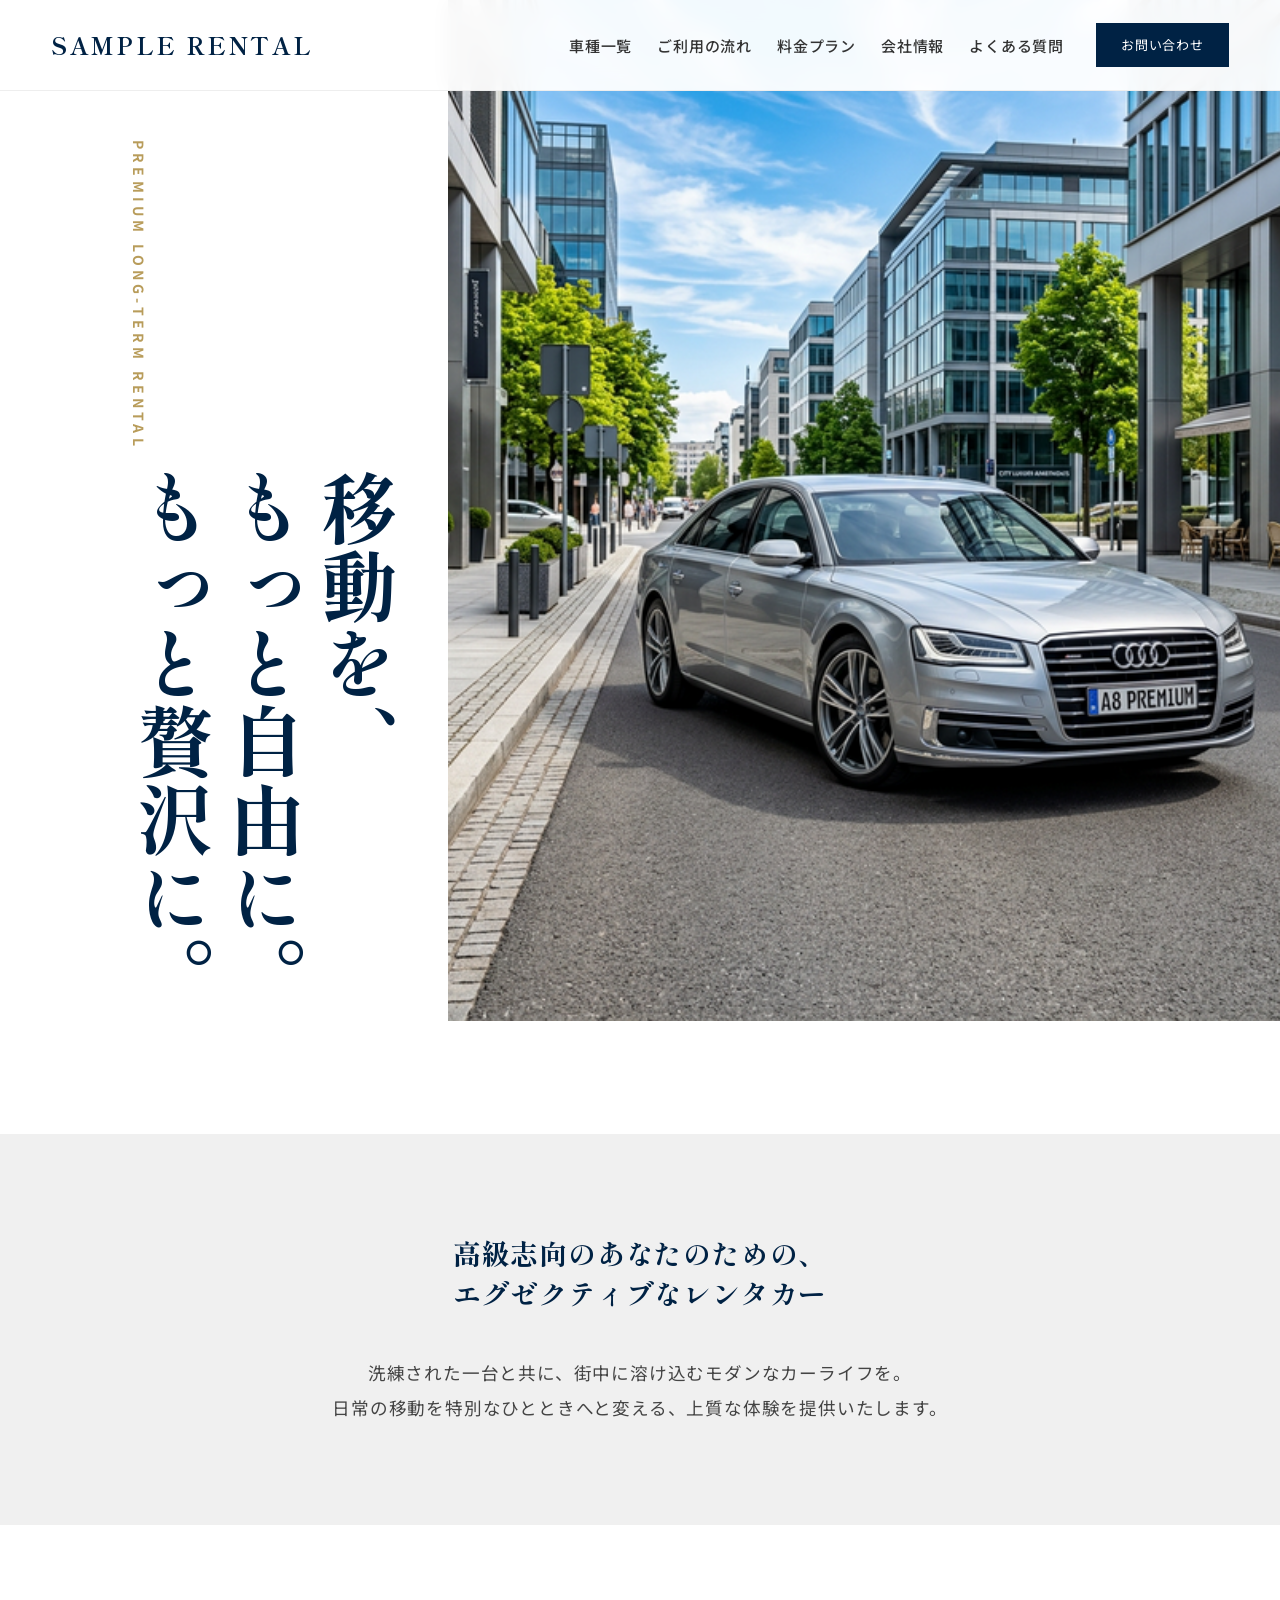
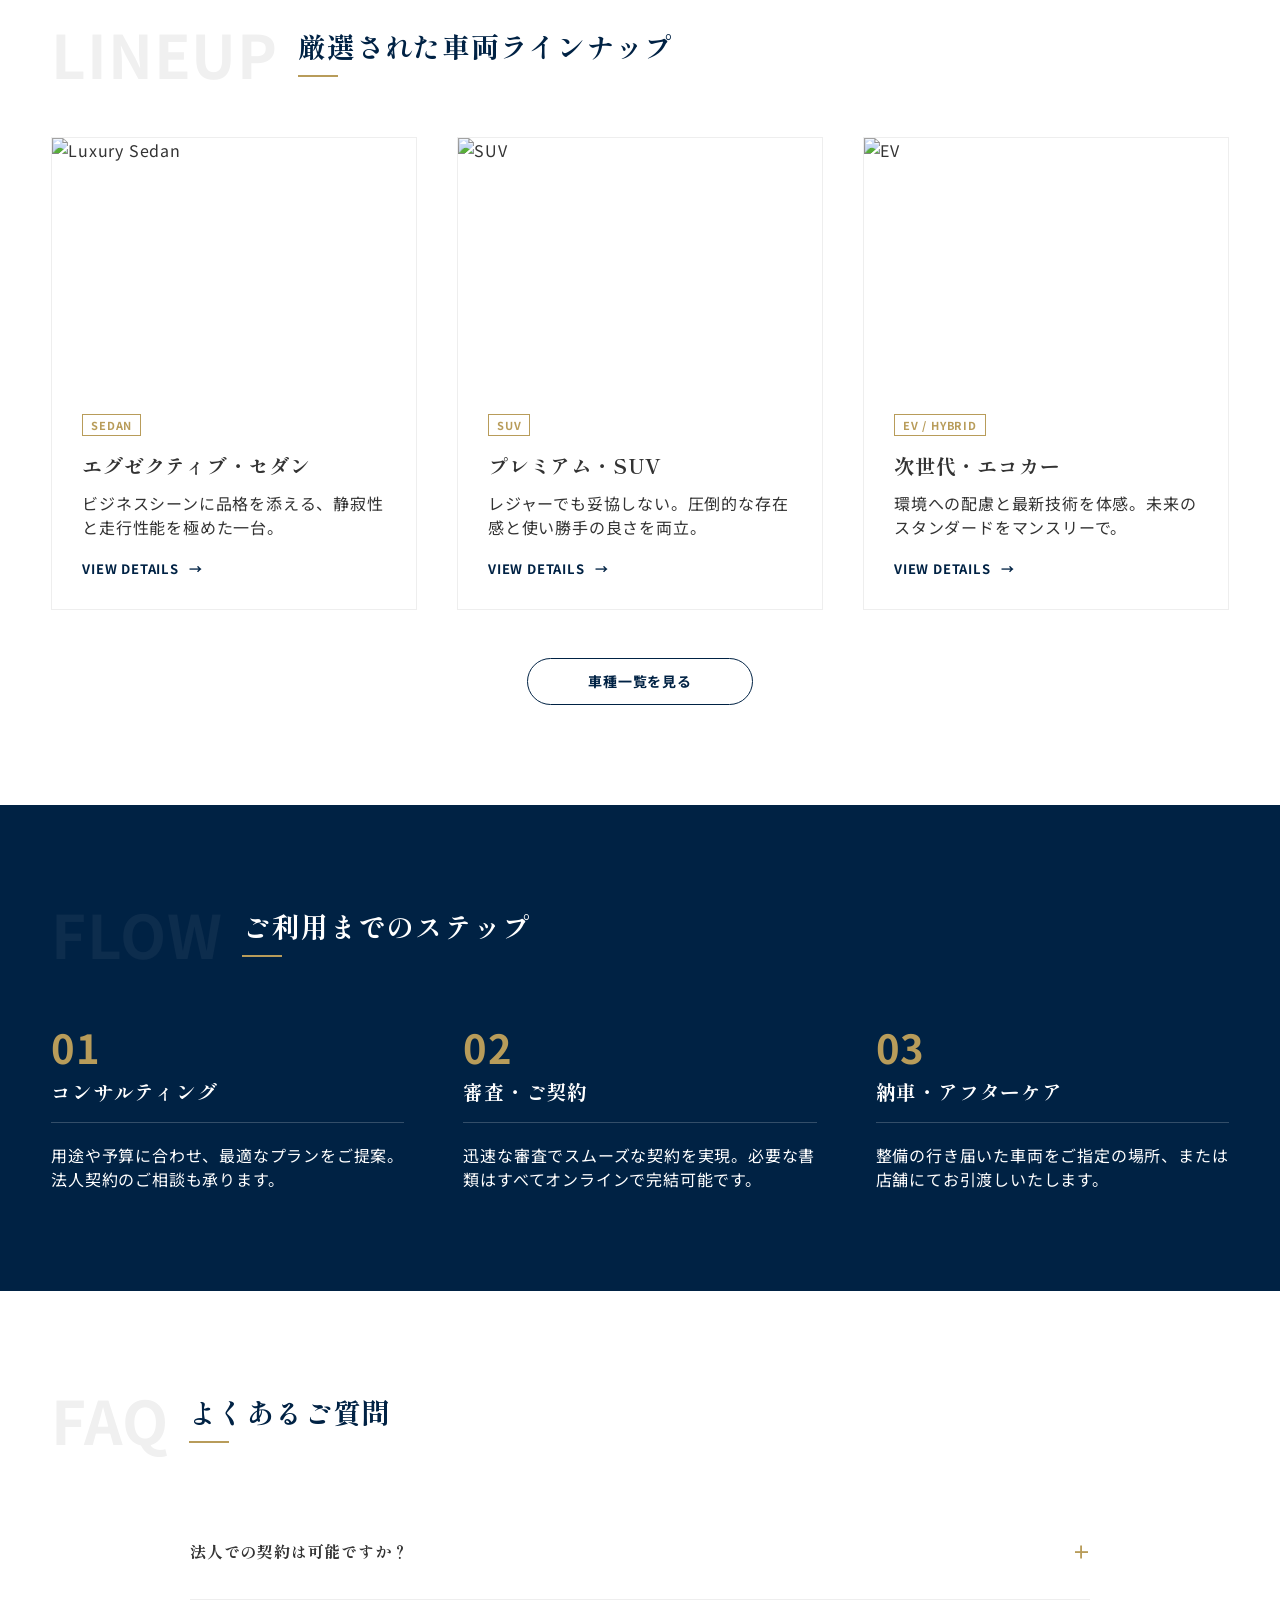
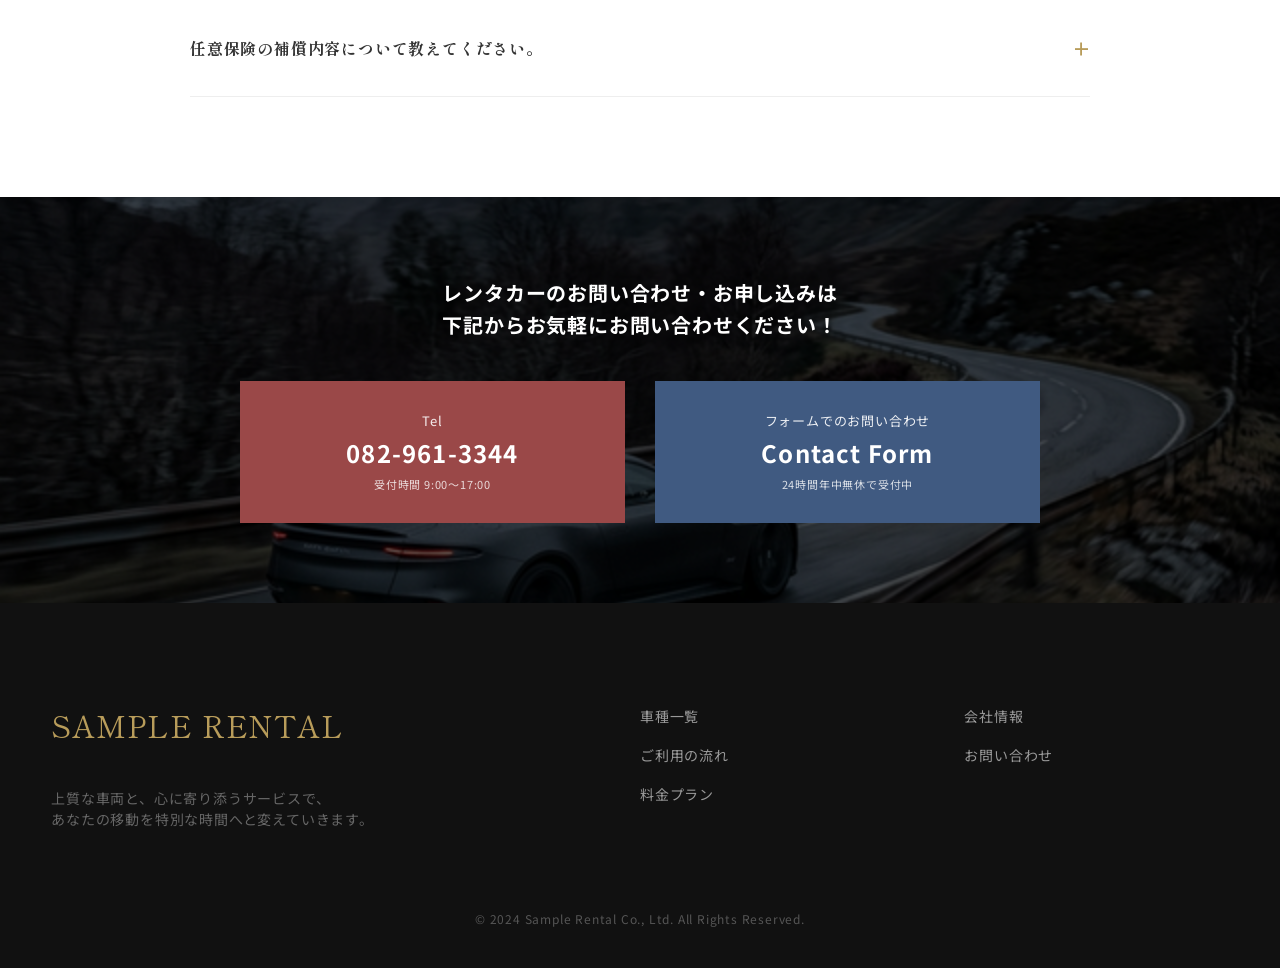
==== index.html @ ba5af2d8 "修正" ====
<!DOCTYPE html>
<html lang="ja">

<head>
    <meta charset="UTF-8">
    <meta name="viewport" content="width=device-width, initial-scale=1.0">
    <meta name="description" content="ビジネスとレジャーに、上質な移動体験を。サンプルレンタカーのマンスリープラン。">
    <meta name="robots" content="noindex">
    <title>【実績サンプル】サンプルレンタカー｜上質な長期レンタカーサービス</title>

    <!-- Google Fonts -->
    <link rel="preconnect" href="https://fonts.googleapis.com">
    <link rel="preconnect" href="https://fonts.gstatic.com" crossorigin>
    <link
        href="https://fonts.googleapis.com/css2?family=Noto+Sans+JP:wght@400;500;700&family=Shippori+Mincho:wght@400;700&display=swap"
        rel="stylesheet">

    <style>
        /* ==========================================================================
           Variables & Base
           ========================================================================== */
        :root {
            --color-main: #002244;
            --color-accent: #b89c5a;
            --color-text: #333;
            --color-bg-light: #f9f9f9;
            --color-red: #9a4848;
            --color-blue: #405a81;
            --font-mincho: 'Shippori Mincho', serif;
            --font-sans: 'Noto Sans JP', sans-serif;
            --transition: 0.5s cubic-bezier(0.25, 1, 0.5, 1);
        }

        * {
            margin: 0;
            padding: 0;
            box-sizing: border-box;
        }

        html {
            scroll-behavior: smooth;
        }

        body {
            font-family: var(--font-sans);
            color: var(--color-text);
            line-height: 1.5;
            letter-spacing: 0.05em;
            overflow-x: hidden;
            background-color: #fff;
        }

        a {
            text-decoration: none;
            color: inherit;
            transition: var(--transition);
            cursor: pointer;
        }

        ul {
            list-style: none;
        }

        img {
            max-width: 100%;
            height: auto;
            display: block;
        }

        .container {
            max-width: 1300px;
            margin: 0 auto;
            padding: 0 4%;
        }

        .section {
            padding: 100px 0 100px 0;
            position: relative;
        }

        @media (max-width: 768px) {
            .section {
                padding: 80px 0;
            }
        }

        /* Page Display Control */
        .page {
            display: none;
        }

        .page.is-active {
            display: block;
            animation: fadeIn 0.8s ease forwards;
        }

        @keyframes fadeIn {
            from {
                opacity: 0;
                transform: translateY(10px);
            }

            to {
                opacity: 1;
                transform: translateY(0);
            }
        }

        /* Vertical Text Utility */
        .u-vertical {
            writing-mode: vertical-rl;
        }

        /* Fade Animation Utilities */
        .js-fade-in {
            opacity: 0;
            transform: translateY(30px);
            transition: opacity 1s cubic-bezier(0.25, 1, 0.5, 1), transform 1s cubic-bezier(0.25, 1, 0.5, 1);
        }

        .js-fade-in.is-visible {
            opacity: 1;
            transform: translateY(0);
        }

        /* ==========================================================================
           Header
           ========================================================================== */
        .header {
            position: fixed;
            top: 0;
            left: 0;
            width: 100%;
            z-index: 1090;
            background: rgba(255, 255, 255, 0.95);
            backdrop-filter: blur(10px);
            border-bottom: 1px solid #eee;
        }

        .header__inner {
            display: flex;
            justify-content: space-between;
            align-items: center;
            height: 90px;
            padding: 0 4%;
            gap: 20px;
        }

        @media (max-width: 768px) {
            .header__inner {
                height: 80px;
            }
        }

        .header__logo {
            font-family: var(--font-mincho);
            font-weight: 700;
            font-size: 24px;
            color: var(--color-main);
            letter-spacing: 0.1em;
            cursor: pointer;
        }

        .header__nav-list {
            display: flex;
            gap: 25px;
        }

        .header__nav-link {
            font-size: 15px;
            font-weight: 500;
            position: relative;
            padding-bottom: 5px;
        }

        .header__nav-link::after {
            content: '';
            position: absolute;
            bottom: 0;
            left: 0;
            width: 0;
            height: 1px;
            background: var(--color-accent);
            transition: var(--transition);
        }

        .header__nav-link:hover::after {
            width: 100%;
        }

        .header__btn {
            background: var(--color-main);
            color: #fff;
            padding: 12px 25px;
            font-size: 13px;
            border-radius: 0;
            transition: var(--transition);
        }

        .header__btn:hover {
            background: var(--color-accent);
        }

        @media (max-width: 1100px) {
            .header__nav {
                display: none;
            }
        }

        .header__right {
            display: flex;
            align-items: center;
            margin-left: auto;
        }

        .header__nav-list {
            display: flex;
            gap: 25px;
            margin-right: 32px;
        }

        /* ==========================================================================
           Hero (Top Page)
           ========================================================================== */
        .hero {
            min-height: 100vh;
            display: flex;
            align-items: flex-start;
            position: relative;
            background: #fff;
            padding-bottom: 120px;
        }

        .hero__image-box {
            position: absolute;
            right: 0;
            top: 0;
            width: 65%;
            height: 90%;
            overflow: hidden;
        }

        .hero__image-box img {
            width: 100%;
            height: 100%;
            object-fit: cover;
        }

        .hero__content {
            position: relative;
            z-index: 10;
            padding-left: 10%;
            padding-top: 140px;
        }

        .hero__title {
            font-family: var(--font-mincho);
            font-size: clamp(40px, 6vw, 80px);
            line-height: 1.2;
            color: var(--color-main);
        }

        @media (max-width: 768px) {
            .hero__title {
                text-shadow: 0 0 12px rgba(255, 255, 255, 0.9),
                             0 0 24px rgba(255, 255, 255, 0.7),
                             1px 1px 2px rgba(255, 255, 255, 0.8),
                             -1px -1px 2px rgba(255, 255, 255, 0.8);
            }
        }

        .hero__sub {
            display: block;
            font-size: 14px;
            color: var(--color-accent);
            letter-spacing: 0.3em;
            margin-bottom: 20px;
            font-weight: 700;
        }

        /* ==========================================================================
           Section Header
           ========================================================================== */
        .c-section-title {
            margin-bottom: 60px;
            display: flex;
            align-items: flex-end;
            gap: 20px;

            @media (max-width: 900px) {
                flex-direction: column;
                align-items: flex-start;
            }
        }

        .c-section-title--center {
            justify-content: center;
            align-items: center;
            flex-direction: column;
            text-align: center;
        }

        .c-section-title__en {
            font-size: 60px;
            font-weight: 700;
            color: #f0f0f0;
            line-height: 0.8;
            font-family: var(--font-sans);
        }

        .c-section-title__ja {
            font-family: var(--font-mincho);
            font-size: 28px;
            color: var(--color-main);
            position: relative;
            padding-bottom: 10px;
        }

        @media (max-width: 768px) {
            .c-section-title__ja {
                font-size: 26px;
            }
        }

        .c-section-title__ja::after {
            content: '';
            position: absolute;
            bottom: 0;
            left: 0;
            width: 40px;
            height: 2px;
            background: var(--color-accent);
        }

        .c-section-title--center .c-section-title__ja::after {
            left: 50%;
            transform: translateX(-50%);
        }

        .c-section-title__ja.no-line::after {
            display: none;
        }

        /* ==========================================================================
           Lineup (Cards)
           ========================================================================== */
        .lineup-grid {
            display: grid;
            grid-template-columns: repeat(3, 1fr);
            gap: 40px;
        }

        .card {
            background: #fff;
            border: 1px solid #eee;
            transition: var(--transition);
        }

        .card:hover {
            transform: translateY(-10px);
            border-color: var(--color-accent);
        }

        .card__img {
            aspect-ratio: 3/2;
            overflow: hidden;
        }

        .card__img img {
            transition: 1s;
            width: 100%;
            height: 100%;
            object-fit: cover;
        }

        .card:hover .card__img img {
            transform: scale(1.1);
        }

        .card__body {
            padding: 30px;
        }

        .card__tag {
            font-size: 11px;
            color: var(--color-accent);
            font-weight: 700;
            border: 1px solid;
            padding: 2px 8px;
            margin-bottom: 15px;
            display: inline-block;
        }

        .card__title {
            font-family: var(--font-mincho);
            font-size: 20px;
            margin-bottom: 10px;
        }

        .card__more {
            font-size: 13px;
            font-weight: 700;
            display: flex;
            align-items: center;
            gap: 10px;
            margin-top: 20px;
            color: var(--color-main);
        }

        .catalog-spec {
            display: grid;
            grid-template-columns: auto 1fr;
            gap: 4px 12px;
            margin-top: 16px;
            font-size: 13px;
        }

        .catalog-spec dt {
            color: #999;
            font-weight: 500;
        }

        .catalog-spec dd {
            color: var(--color-text);
            font-weight: 700;
        }

        .c-btn {
            display: inline-block;
            background-color: #fff;
            color: var(--color-main);
            border: 1px solid var(--color-main);
            border-radius: 40px;
            padding: 12px 60px;
            font-size: 14px;
            font-weight: 700;
            cursor: pointer;
            transition: var(--transition);
        }

        .c-btn:hover {
            background-color: var(--color-main);
            color: #fff;
        }

        @media (max-width: 900px) {
            .lineup-grid {
                grid-template-columns: 1fr;
            }
        }

        /* ==========================================================================
           Flow
           ========================================================================== */
        .flow-bg {
            background: var(--color-main);
            color: #fff;
        }

        .flow-bg .c-section-title__en {
            color: rgba(255, 255, 255, 0.05);
        }

        .flow-bg .c-section-title__ja {
            color: #fff;
        }

        .flow-items {
            display: flex;
            justify-content: space-between;
            counter-reset: flow;
        }

        .flow-item {
            width: 30%;
            position: relative;
            padding-top: 60px;
        }

        .flow-item::before {
            counter-increment: flow;
            content: "0" counter(flow);
            position: absolute;
            top: 0;
            left: 0;
            font-size: 40px;
            font-weight: 700;
            color: var(--color-accent);
            font-family: var(--font-sans);
        }

        .flow-item__title {
            font-size: 20px;
            font-family: var(--font-mincho);
            margin-bottom: 20px;
            border-bottom: 1px solid rgba(255, 255, 255, 0.2);
            padding-bottom: 15px;
        }

        @media (max-width: 768px) {
            .flow-items {
                flex-direction: column;
                gap: 60px;
            }

            .flow-item {
                width: 100%;
            }
        }

        /* ==========================================================================
           FAQ
           ========================================================================== */
        .faq-list {
            max-width: 900px;
            margin: 0 auto;
        }

        .faq-item {
            border-bottom: 1px solid #eee;
        }

        .faq-item summary {
            padding: 30px 0;
            cursor: pointer;
            display: flex;
            justify-content: space-between;
            align-items: center;
            font-weight: 700;
            font-family: var(--font-mincho);
            list-style: none;
        }

        .faq-item summary::after {
            content: '+';
            font-size: 24px;
            color: var(--color-accent);
            transition: var(--transition);
        }

        .faq-item[open] summary::after {
            transform: rotate(45deg);
        }

        .faq-content {
            padding-bottom: 30px;
            color: var(--color-text);
            font-size: 15px;
        }

        /* ==========================================================================
           CTA Section (画像参考)
           ========================================================================== */
        .cta-section {
            position: relative;
            padding: 80px 0;
            color: #fff;
            text-align: center;
            overflow: hidden;
            background-color: #000;
        }

        .cta-section__bg {
            position: absolute;
            top: 0;
            left: 0;
            width: 100%;
            height: 100%;
            object-fit: cover;
            opacity: 0.4;
            z-index: 1;
        }

        .cta-section__content {
            position: relative;
            z-index: 2;
        }

        .cta-section__text {
            font-size: 20px;
            font-weight: 700;
            margin-bottom: 40px;
            line-height: 1.6;
        }

        @media (max-width: 768px) {
            .cta-section__text {
                font-size: 18px;
            }
        }

        .cta-btns {
            display: flex;
            justify-content: center;
            gap: 30px;
            max-width: 800px;
            margin: 0 auto;
        }

        .cta-btn {
            flex: 1;
            padding: 30px 20px;
            display: flex;
            flex-direction: column;
            align-items: center;
            justify-content: center;
            color: #fff;
            transition: var(--transition);
        }

        .cta-btn--tel {
            background: var(--color-red);
        }

        .cta-btn--form {
            background: var(--color-blue);
        }

        .cta-btn:hover {
            opacity: 0.9;
            transform: scale(1.02);
        }

        .cta-btn__label {
            font-size: 13px;
            margin-bottom: 5px;
            opacity: 0.9;
        }

        .cta-btn__value {
            font-size: 24px;
            font-weight: 700;
            letter-spacing: 0.05em;
        }

        .cta-btn__sub {
            font-size: 11px;
            margin-top: 5px;
            opacity: 0.8;
        }

        @media (max-width: 600px) {
            .cta-btns {
                flex-direction: column;
                gap: 10px;
                padding: 0 4%;
            }

            .cta-btn {
                padding: 20px;
            }
        }

        /* ==========================================================================
           Lower Page Styles
           ========================================================================== */
        .breadcrumb {
            padding: 120px 0 20px;
            background: var(--color-bg-light);
            font-size: 12px;
            color: #888;
        }

        .breadcrumb span {
            margin: 0 10px;
        }

        .breadcrumb a:hover {
            color: var(--color-accent);
        }

        .detail-header {
            text-align: center;
            margin-bottom: 50px;
        }

        .detail-header__class {
            font-size: 14px;
            color: var(--color-accent);
            font-weight: 700;
            letter-spacing: 0.1em;
        }

        .detail-header__title {
            font-family: var(--font-mincho);
            font-size: 40px;
            color: var(--color-main);
            margin-top: 10px;
        }

        .detail-content {
            display: grid;
            grid-template-columns: 1fr 1fr;
            gap: 60px;
            align-items: start;
        }

        @media (max-width: 900px) {
            .detail-content {
                grid-template-columns: 1fr;
            }
        }

        /* 料金表 */
        .price-table {
            width: 100%;
            border-collapse: collapse;
            margin-bottom: 30px;
        }

        .price-table th,
        .price-table td {
            border: 1px solid #eee;
            padding: 15px;
            text-align: center;
        }

        .price-table th {
            background: var(--color-main);
            color: #fff;
            font-weight: 500;
            font-family: var(--font-mincho);
        }

        .price-table td {
            font-size: 20px;
            font-weight: 700;
            color: var(--color-text);
        }

        .price-table td span {
            font-size: 12px;
            font-weight: normal;
            color: #666;
            display: block;
            margin-top: 5px;
        }

        /* スペック・装備 */
        .spec-list {
            display: flex;
            flex-wrap: wrap;
            gap: 10px;
            margin-bottom: 30px;
        }

        .spec-tag {
            background: var(--color-bg-light);
            padding: 8px 15px;
            font-size: 13px;
            font-weight: 500;
            border-radius: 4px;
            color: var(--color-main);
            border: 1px solid #eee;
        }

        .option-box {
            background: var(--color-bg-light);
            padding: 30px;
            border-radius: 4px;
            border-left: 4px solid var(--color-accent);
            margin-bottom: 40px;
        }

        .option-box__title {
            font-size: 16px;
            font-weight: 700;
            margin-bottom: 15px;
            color: var(--color-main);
        }

        .option-list {
            list-style: none;
        }

        .option-list li {
            display: flex;
            justify-content: space-between;
            border-bottom: 1px dashed #ccc;
            padding: 10px 0;
            font-size: 14px;
        }

        .option-list li:last-child {
            border-bottom: none;
        }

        /* Text Pages */
        .text-page-container {
            max-width: 900px;
            margin: 0 auto;
            padding: 60px 4% 60px;
        }

        .text-page-title {
            font-family: var(--font-mincho);
            font-size: 36px;
            color: var(--color-main);
            margin-bottom: 60px;
            text-align: center;
        }

        .text-page-content h2 {
            font-size: 22px;
            color: var(--color-main);
            margin: 60px 0 20px;
            padding-bottom: 10px;
            border-bottom: 2px solid var(--color-bg-light);
            font-family: var(--font-mincho);
        }

        .text-page-content h2:first-child {
            margin-top: 0;
        }

        .text-page-content p {
            margin-bottom: 20px;
            font-size: 15px;
            color: var(--color-text);
            line-height: 1.8;
        }

        .info-table {
            width: 100%;
            border-collapse: collapse;
            margin-bottom: 40px;
        }

        .info-table th,
        .info-table td {
            border: 1px solid #eee;
            padding: 20px;
            font-size: 15px;
        }

        .info-table th {
            background: var(--color-bg-light);
            width: 25%;
            font-weight: 700;
            color: var(--color-main);
            text-align: left;
        }

        /* Form Styles */
        .contact-form {
            background: var(--color-bg-light);
            padding: 40px;
            border-radius: 4px;
        }

        .form-group {
            margin-bottom: 25px;
        }

        .form-label {
            display: block;
            font-size: 14px;
            font-weight: 700;
            margin-bottom: 10px;
            color: var(--color-main);
        }

        .form-control {
            width: 100%;
            padding: 15px;
            border: 1px solid #ddd;
            border-radius: 4px;
            font-family: inherit;
            font-size: 15px;
        }

        .form-control:focus {
            outline: none;
            border-color: var(--color-accent);
        }

        .submit-btn {
            background: var(--color-main);
            color: #fff;
            border: none;
            padding: 20px 60px;
            font-size: 16px;
            font-weight: 700;
            cursor: pointer;
            transition: var(--transition);
            display: block;
            margin: 40px auto 0;
        }

        .submit-btn:hover {
            background: var(--color-accent);
        }

        /* ==========================================================================
           Footer
           ========================================================================== */
        .footer {
            background: #111;
            color: #fff;
            padding: 100px 0 40px;
        }

        .footer__logo {
            font-family: var(--font-mincho);
            font-size: 30px;
            margin-bottom: 40px;
            color: var(--color-accent);
        }

        .footer__grid {
            display: grid;
            grid-template-columns: 2fr 1fr 1fr;
            gap: 60px;
        }

        .footer__link-list {
            display: flex;
            flex-direction: column;
            gap: 15px;
        }

        .footer__link {
            font-size: 14px;
            color: #999;
        }

        .footer__link:hover {
            color: #fff;
        }

        .footer__copy {
            margin-top: 80px;
            text-align: center;
            font-size: 12px;
            color: #555;
        }

        @media (max-width: 768px) {
            .footer__grid {
                grid-template-columns: 1fr;
            }
        }

        /* ==========================================================================
           Hamburger Menu
           ========================================================================== */
        .hamburger {
            display: none;
            flex-direction: column;
            justify-content: center;
            align-items: center;
            gap: 6px;
            width: 44px;
            height: 44px;
            background: none;
            border: none;
            cursor: pointer;
            z-index: 1100;
            position: relative;
        }

        .hamburger__line {
            display: block;
            width: 26px;
            height: 2px;
            background: var(--color-main);
            border-radius: 2px;
            transition: var(--transition);
            transform-origin: center;
        }

        .hamburger.is-open .hamburger__line:nth-child(1) {
            transform: translateY(8px) rotate(45deg);
        }

        .hamburger.is-open .hamburger__line:nth-child(2) {
            opacity: 0;
            transform: scaleX(0);
        }

        .hamburger.is-open .hamburger__line:nth-child(3) {
            transform: translateY(-8px) rotate(-45deg);
        }

        /* Drawer overlay */
        .nav-drawer__overlay {
            display: none;
            position: fixed;
            inset: 0;
            background: rgba(0, 0, 0, 0.4);
            z-index: 1050;
            opacity: 0;
            transition: opacity 0.4s ease;
        }

        .nav-drawer__overlay.is-open {
            opacity: 1;
        }

        /* Drawer panel */
        .nav-drawer {
            position: fixed;
            top: 0;
            right: 0;
            height: 100dvh;
            width: min(340px, 85vw);
            background: #fff;
            z-index: 1080;
            transform: translateX(100%);
            transition: transform 0.5s cubic-bezier(0.25, 1, 0.5, 1), opacity 0.5s cubic-bezier(0.25, 1, 0.5, 1);
            opacity: 0;
            display: flex;
            flex-direction: column;
            padding: 160px 40px 60px;
        }

        .nav-drawer.is-open {
            transform: translateX(0);
            opacity: 1;
        }

        .nav-drawer__list {
            list-style: none;
            display: flex;
            flex-direction: column;
            gap: 0;
        }

        .nav-drawer__item {
            border-bottom: 1px solid #eee;
        }

        .nav-drawer__link {
            display: block;
            padding: 18px 4px;
            font-size: 15px;
            font-weight: 500;
            color: var(--color-main);
            cursor: pointer;
            transition: color var(--transition);
        }

        .nav-drawer__link:hover {
            color: var(--color-accent);
        }

        .nav-drawer__contact {
            display: block;
            margin-top: 40px;
            background: var(--color-main);
            color: #fff;
            text-align: center;
            padding: 16px;
            font-size: 14px;
            font-weight: 700;
            cursor: pointer;
            transition: background var(--transition);
        }

        .nav-drawer__contact:hover {
            background: var(--color-accent);
        }

        @media (max-width: 1100px) {
            .hamburger {
                display: flex;
            }

            .header__btn {
                display: none;
            }
        }
    </style>
</head>

<body>

    <!-- ==============================================
         HEADER (ナビゲーション拡充)
    =============================================== -->
    <header class="header">
        <div class="header__inner">
            <div class="header__logo" onclick="showPage('top')" style="cursor: pointer;">SAMPLE RENTAL</div>
            <div class="header__right">
                <nav class="header__nav">
                    <ul class="header__nav-list">
                        <li><a onclick="showPage('top', '#lineup')" class="header__nav-link">車種一覧</a></li>
                        <li><a onclick="showPage('top', '#flow')" class="header__nav-link">ご利用の流れ</a></li>
                        <li><a onclick="showPage('price')" class="header__nav-link">料金プラン</a></li>
                        <li><a onclick="showPage('company')" class="header__nav-link">会社情報</a></li>
                        <li><a onclick="showPage('top', '#faq')" class="header__nav-link">よくある質問</a></li>
                    </ul>
                </nav>
                <a onclick="showPage('contact')" class="header__btn">お問い合わせ</a>
            </div>
            <!-- Hamburger Button (Mobile) -->
            <button class="hamburger" id="js-hamburger" aria-label="メニューを開く" aria-expanded="false"
                aria-controls="js-drawer">
                <span class="hamburger__line"></span>
                <span class="hamburger__line"></span>
                <span class="hamburger__line"></span>
            </button>
        </div>
    </header>

    <!-- Drawer Overlay -->
    <div class="nav-drawer__overlay" id="js-drawer-overlay" aria-hidden="true"></div>

    <!-- Drawer Nav -->
    <nav class="nav-drawer" id="js-drawer" aria-label="モバイルメニュー" aria-hidden="true">
        <ul class="nav-drawer__list">
            <li class="nav-drawer__item"><a onclick="drawerShowPage('top', '#lineup')" class="nav-drawer__link">車種一覧</a>
            </li>
            <li class="nav-drawer__item"><a onclick="drawerShowPage('top', '#flow')" class="nav-drawer__link">ご利用の流れ</a>
            </li>
            <li class="nav-drawer__item"><a onclick="drawerShowPage('price')" class="nav-drawer__link">料金プラン</a></li>
            <li class="nav-drawer__item"><a onclick="drawerShowPage('company')" class="nav-drawer__link">会社情報</a></li>
            <li class="nav-drawer__item"><a onclick="drawerShowPage('top', '#faq')" class="nav-drawer__link">よくある質問</a>
            </li>
        </ul>
        <a onclick="drawerShowPage('contact')" class="nav-drawer__contact">お問い合わせ</a>
    </nav>

    <!-- ==============================================
         PAGE: TOP
    =============================================== -->
    <div id="page-top" class="page is-active">
        <main>
            <!-- HERO -->
            <section class="hero">
                <div class="hero__content">
                    <span class="hero__sub u-vertical">PREMIUM LONG-TERM RENTAL</span>
                    <h1 class="hero__title u-vertical">移動を、<br>もっと自由に。<br>もっと贅沢に。</h1>
                </div>
                <div class="hero__image-box">
                    <img id="img-hero-top" src="./bg_daytime_silver.png" alt="シルバーの高級レンタカー（昼間）">
                </div>
            </section>

            <!-- CONCEPT -->
            <section class="concept section" style="background-color: #f0f0f0;">
                <div class="container">
                    <div class="u-text-center c-section-title--center">
                        <h2 class="concept__title c-section-title__ja no-line js-fade-in"
                            style="margin-bottom: 2rem; line-height: 1.4; display: inline-block;">
                            高級志向のあなたのための、<br>エグゼクティブなレンタカー
                        </h2>
                        <p class="concept__description js-fade-in"
                            style="font-size: 1.1rem; line-height: 2; color: #444; transition-delay: 0.2s;">
                            洗練された一台と共に、街中に溶け込むモダンなカーライフを。<br>
                            日常の移動を特別なひとときへと変える、上質な体験を提供いたします。
                        </p>
                    </div>
                </div>
            </section>


            <!-- LINEUP -->
            <section id="lineup" class="section">
                <div class="container">
                    <header class="c-section-title js-fade-in">
                        <span class="c-section-title__en">LINEUP</span>
                        <h2 class="c-section-title__ja">厳選された車両ラインナップ</h2>
                    </header>

                    <div class="lineup-grid">
                        <article class="card js-fade-in">
                            <div class="card__img"><img
                                    src="https://images.unsplash.com/photo-1541899481282-d53bffe3c35d?auto=format&fit=crop&w=600&q=80"
                                    alt="Luxury Sedan"></div>
                            <div class="card__body">
                                <span class="card__tag">SEDAN</span>
                                <h3 class="card__title">エグゼクティブ・セダン</h3>
                                <p>ビジネスシーンに品格を添える、静寂性と走行性能を極めた一台。</p>
                                <a onclick="showPage('detail')" class="card__more">VIEW DETAILS <span>→</span></a>
                            </div>
                        </article>
                        <article class="card js-fade-in" style="transition-delay:0.15s">
                            <div class="card__img"><img
                                    src="https://images.unsplash.com/photo-1533473359331-0135ef1b58bf?auto=format&fit=crop&w=600&q=80"
                                    alt="SUV"></div>
                            <div class="card__body">
                                <span class="card__tag">SUV</span>
                                <h3 class="card__title">プレミアム・SUV</h3>
                                <p>レジャーでも妥協しない。圧倒的な存在感と使い勝手の良さを両立。</p>
                                <a onclick="showPage('detail')" class="card__more">VIEW DETAILS <span>→</span></a>
                            </div>
                        </article>
                        <article class="card js-fade-in" style="transition-delay:0.3s">
                            <div class="card__img"><img
                                    src="https://images.unsplash.com/photo-1549399542-7e3f8b79c341?auto=format&fit=crop&w=600&q=80"
                                    alt="EV"></div>
                            <div class="card__body">
                                <span class="card__tag">EV / HYBRID</span>
                                <h3 class="card__title">次世代・エコカー</h3>
                                <p>環境への配慮と最新技術を体感。未来のスタンダードをマンスリーで。</p>
                                <a onclick="showPage('detail')" class="card__more">VIEW DETAILS <span>→</span></a>
                            </div>
                        </article>
                    </div>

                    <div style="text-align: center; margin-top: 48px;">
                        <a onclick="showPage('catalog')" class="c-btn">車種一覧を見る</a>
                    </div>


                </div>
            </section>

            <!-- FLOW -->
            <section id="flow" class="section flow-bg">
                <div class="container">
                    <header class="c-section-title js-fade-in">
                        <span class="c-section-title__en">FLOW</span>
                        <h2 class="c-section-title__ja">ご利用までのステップ</h2>
                    </header>
                    <div class="flow-items">
                        <div class="flow-item js-fade-in" style="transition-delay:0.1s">
                            <h3 class="flow-item__title">コンサルティング</h3>
                            <p>用途や予算に合わせ、最適なプランをご提案。法人契約のご相談も承ります。</p>
                        </div>
                        <div class="flow-item js-fade-in" style="transition-delay:0.25s">
                            <h3 class="flow-item__title">審査・ご契約</h3>
                            <p>迅速な審査でスムーズな契約を実現。必要な書類はすべてオンラインで完結可能です。</p>
                        </div>
                        <div class="flow-item js-fade-in" style="transition-delay:0.4s">
                            <h3 class="flow-item__title">納車・アフターケア</h3>
                            <p>整備の行き届いた車両をご指定の場所、または店舗にてお引渡しいたします。</p>
                        </div>
                    </div>
                </div>
            </section>

            <!-- FAQ -->
            <section id="faq" class="section">
                <div class="container">
                    <header class="c-section-title js-fade-in">
                        <span class="c-section-title__en">FAQ</span>
                        <h2 class="c-section-title__ja">よくあるご質問</h2>
                    </header>
                    <div class="faq-list">
                        <details class="faq-item js-fade-in">
                            <summary>法人での契約は可能ですか？</summary>
                            <div class="faq-content">はい、多くの企業様にご利用いただいております。社用車としての導入や、プロジェクト単位での期間限定利用など、柔軟に対応いたします。
                            </div>
                        </details>
                        <details class="faq-item js-fade-in" style="transition-delay:0.15s">
                            <summary>任意保険の補償内容について教えてください。</summary>
                            <div class="faq-content">対人・対物無制限の基本補償に加え、車両補償、ロードサービスが全てのプランに含まれております。</div>
                        </details>
                    </div>
                </div>
            </section>
        </main>

    </div>

    <!-- ==============================================
         PAGE: CATALOG
    =============================================== -->
    <div id="page-catalog" class="page">
        <nav class="breadcrumb">
            <div class="container"><a onclick="showPage('top')">HOME</a> <span>/</span> 車種一覧</div>
        </nav>
        <main class="container" style="padding: 60px 0 120px;">
            <div class="detail-header">
                <span class="detail-header__class">LINEUP</span>
                <h1 class="detail-header__title">車種一覧</h1>
            </div>
            <div class="lineup-grid">
                <!-- Sedan -->
                <article class="card">
                    <div class="card__img"><img
                            src="https://images.unsplash.com/photo-1541899481282-d53bffe3c35d?auto=format&fit=crop&w=600&q=80"
                            alt="Sedan"></div>
                    <div class="card__body">
                        <span class="card__tag">SEDAN</span>
                        <h3 class="card__title">エグゼクティブ・セダン</h3>
                        <p>ビジネスシーンに品格を添える、静寂性と走行性能を極めた一台。</p>
                        <dl class="catalog-spec">
                            <dt>排気量</dt>
                            <dd>2,000cc</dd>
                            <dt>定員</dt>
                            <dd>5名</dd>
                            <dt>マンスリー料金</dt>
                            <dd>￥158,000～</dd>
                        </dl>
                        <a onclick="showPage('detail')" class="card__more">VIEW DETAILS <span>→</span></a>
                    </div>
                </article>
                <!-- SUV -->
                <article class="card">
                    <div class="card__img"><img
                            src="https://images.unsplash.com/photo-1533473359331-0135ef1b58bf?auto=format&fit=crop&w=600&q=80"
                            alt="SUV"></div>
                    <div class="card__body">
                        <span class="card__tag">SUV</span>
                        <h3 class="card__title">プレミアム・SUV</h3>
                        <p>レジャーでも妥協しない。圧倒的な存在感と使い勝手の良さを両立。</p>
                        <dl class="catalog-spec">
                            <dt>排気量</dt>
                            <dd>2,500cc</dd>
                            <dt>定員</dt>
                            <dd>5名</dd>
                            <dt>マンスリー料金</dt>
                            <dd>￥185,000～</dd>
                        </dl>
                        <a onclick="showPage('detail')" class="card__more">VIEW DETAILS <span>→</span></a>
                    </div>
                </article>
                <!-- EV -->
                <article class="card">
                    <div class="card__img"><img
                            src="https://images.unsplash.com/photo-1549399542-7e3f8b79c341?auto=format&fit=crop&w=600&q=80"
                            alt="EV"></div>
                    <div class="card__body">
                        <span class="card__tag">EV / HYBRID</span>
                        <h3 class="card__title">次世代・エコカー</h3>
                        <p>環境への配慮と最新技術を体感。未来のスタンダードをマンスリーで。</p>
                        <dl class="catalog-spec">
                            <dt>排気量</dt>
                            <dd>EV / 1,800cc HV</dd>
                            <dt>定員</dt>
                            <dd>5名</dd>
                            <dt>マンスリー料金</dt>
                            <dd>￥138,000～</dd>
                        </dl>
                        <a onclick="showPage('detail')" class="card__more">VIEW DETAILS <span>→</span></a>
                    </div>
                </article>

            </div>

        </main>
        <!-- CTA Section -->
        <div class="cta-section">
            <img class="cta-section__bg" id="img-cta-bg-1" src="./bg_cta.png" alt="CTA Background">
            <div class="container cta-section__content">
                <p class="cta-section__text">レンタカーのお問い合わせ・お申し込みは<br>下記からお気軽にお問い合わせください！</p>
                <div class="cta-btns">
                    <a href="tel:0829613344" class="cta-btn cta-btn--tel">
                        <span class="cta-btn__label">Tel</span>
                        <span class="cta-btn__value">082-961-3344</span>
                        <span class="cta-btn__sub">受付時間 9:00〜17:00</span>
                    </a>
                    <a onclick="showPage('contact')" class="cta-btn cta-btn--form">
                        <span class="cta-btn__label">フォームでのお問い合わせ</span>
                        <span class="cta-btn__value">Contact Form</span>
                        <span class="cta-btn__sub">24時間年中無休で受付中</span>
                    </a>
                </div>
            </div>
        </div>
    </div>

    <!-- ==============================================
         PAGE: DETAIL
    =============================================== -->
    <div id="page-detail" class="page">
        <nav class="breadcrumb">
            <div class="container"><a onclick="showPage('top')">HOME</a> <span>/</span> 車種詳細</div>
        </nav>
        <main class="container" style="padding: 60px 0 120px;">
            <div class="detail-header">
                <span class="detail-header__class">EXECUTIVE CLASS</span>
                <h1 class="detail-header__title">エグゼクティブ・セダン</h1>
            </div>
            <div class="detail-content">
                <div class="detail-left">
                    <img src="https://images.unsplash.com/photo-1541899481282-d53bffe3c35d?auto=format&fit=crop&w=800&q=80"
                        alt="Sedan" style="width:100%; border-radius:4px;">
                </div>
                <div class="detail-right">
                    <h3 class="c-section-title__ja" style="font-size:22px; margin-bottom:20px;">ご利用料金（税込）</h3>
                    <table class="price-table">
                        <tr>
                            <th>当日</th>
                            <td>¥15,400</td>
                        </tr>
                        <tr>
                            <th>1週間</th>
                            <td>¥88,000</td>
                        </tr>
                        <tr>
                            <th>1ヶ月</th>
                            <td>¥158,000</td>
                        </tr>
                    </table>
                    <div class="option-box">
                        <h4 class="option-box__title">安心の補償制度</h4>
                        <ul class="option-list">
                            <li><span>免責補償制度</span><strong>¥2,200 / 24h</strong></li>
                            <li><span>NOCサポート</span><strong>¥1,100 / 24h</strong></li>
                        </ul>
                    </div>
                </div>
            </div>
        </main>
        <div class="cta-section">
            <img class="cta-section__bg" id="img-cta-bg-2" src="./bg_cta.png" alt="CTA Background">
            <div class="container cta-section__content">
                <p class="cta-section__text">この車種のご予約・空き状況確認は<br>お電話またはフォームより承っております</p>
                <div class="cta-btns">
                    <a href="tel:0829613344" class="cta-btn cta-btn--tel">
                        <span class="cta-btn__label">Tel</span>
                        <span class="cta-btn__value">082-961-3344</span>
                        <span class="cta-btn__sub">受付時間 9:00〜17:00</span>
                    </a>
                    <a onclick="showPage('contact')" class="cta-btn cta-btn--form">
                        <span class="cta-btn__label">フォームでのお問い合わせ</span>
                        <span class="cta-btn__value">Contact Form</span>
                        <span class="cta-btn__sub">24時間年中無休で受付中</span>
                    </a>
                </div>
            </div>
        </div>
        <!-- CTA Section -->
        <div class="cta-section">
            <img class="cta-section__bg" id="img-cta-bg-1" src="./bg_cta.png" alt="CTA Background">
            <div class="container cta-section__content">
                <p class="cta-section__text">レンタカーのお問い合わせ・お申し込みは<br>下記からお気軽にお問い合わせください！</p>
                <div class="cta-btns">
                    <a href="tel:0829613344" class="cta-btn cta-btn--tel">
                        <span class="cta-btn__label">Tel</span>
                        <span class="cta-btn__value">082-961-3344</span>
                        <span class="cta-btn__sub">受付時間 9:00〜17:00</span>
                    </a>
                    <a onclick="showPage('contact')" class="cta-btn cta-btn--form">
                        <span class="cta-btn__label">フォームでのお問い合わせ</span>
                        <span class="cta-btn__value">Contact Form</span>
                        <span class="cta-btn__sub">24時間年中無休で受付中</span>
                    </a>
                </div>
            </div>
        </div>
    </div>

    <!-- ==============================================
         PAGE: 料金プラン / 会社情報 / お問い合わせ
    =============================================== -->
    <div id="page-price" class="page">
        <nav class="breadcrumb">
            <div class="container"><a onclick="showPage('top')">HOME</a> <span>/</span> 料金プラン</div>
        </nav>
        <div class="text-page-container">
            <h1 class="text-page-title">料金プラン一覧</h1>
            <div class="text-page-content">
                <p>各クラスの基本料金となります。長期利用（マンスリー）ほど1日あたりの料金がお得になります。</p>
                <table class="info-table">
                    <tr>
                        <th>クラス</th>
                        <th>当日(24h)</th>
                        <th>1週間</th>
                        <th>1ヶ月</th>
                    </tr>
                    <tr>
                        <td>セダン</td>
                        <td>¥15,400</td>
                        <td>¥88,000</td>
                        <td>¥158,000</td>
                    </tr>
                    <tr>
                        <td>SUV</td>
                        <td>¥18,700</td>
                        <td>¥105,000</td>
                        <td>¥185,000</td>
                    </tr>
                    <tr>
                        <td>エコカー</td>
                        <td>¥13,200</td>
                        <td>¥77,000</td>
                        <td>¥138,000</td>
                    </tr>
                </table>
            </div>
        </div>
    </div>

    <div id="page-company" class="page">
        <nav class="breadcrumb">
            <div class="container"><a onclick="showPage('top')">HOME</a> <span>/</span> 会社情報</div>
        </nav>
        <div class="text-page-container">
            <h1 class="text-page-title">会社情報</h1>
            <table class="info-table">
                <tr>
                    <th>会社名</th>
                    <td>株式会社サンプルレンタカー</td>
                </tr>
                <tr>
                    <th>所在地</th>
                    <td>〒100-0000 東京都千代田区丸の内X-X-X</td>
                </tr>
                <tr>
                    <th>事業内容</th>
                    <td>レンタカー事業、カーリース事業</td>
                </tr>
            </table>
        </div>
    </div>

    <div id="page-contact" class="page">
        <nav class="breadcrumb">
            <div class="container"><a onclick="showPage('top')">HOME</a> <span>/</span> お問い合わせ</div>
        </nav>
        <div class="text-page-container">
            <h1 class="text-page-title">お問い合わせ</h1>
            <p style="text-align: center; margin-bottom: 40px;">車両の空き状況確認、お見積りのご依頼など、お気軽にお問い合わせください。</p>
            <form class="contact-form" onsubmit="event.preventDefault(); alert('お問い合わせを送信しました（デモ）');">
                <div class="form-group">
                    <label class="form-label">お名前</label>
                    <input type="text" class="form-control" placeholder="例：山田 太郎" required>
                </div>
                <div class="form-group">
                    <label class="form-label">メールアドレス</label>
                    <input type="email" class="form-control" placeholder="example@mail.com" required>
                </div>
                <div class="form-group">
                    <label class="form-label">お問い合わせ内容</label>
                    <textarea class="form-control" rows="6" placeholder="ご希望の車種、利用期間などをご記入ください"></textarea>
                </div>
                <button type="submit" class="submit-btn">送信する</button>
            </form>
        </div>
    </div>
    <!-- CTA Section -->
    <div class="cta-section">
        <img class="cta-section__bg" id="img-cta-bg-1" src="./bg_cta.png" alt="CTA Background">
        <div class="container cta-section__content">
            <p class="cta-section__text">レンタカーのお問い合わせ・お申し込みは<br>下記からお気軽にお問い合わせください！</p>
            <div class="cta-btns">
                <a href="tel:0829613344" class="cta-btn cta-btn--tel">
                    <span class="cta-btn__label">Tel</span>
                    <span class="cta-btn__value">082-961-3344</span>
                    <span class="cta-btn__sub">受付時間 9:00〜17:00</span>
                </a>
                <a onclick="showPage('contact')" class="cta-btn cta-btn--form">
                    <span class="cta-btn__label">フォームでのお問い合わせ</span>
                    <span class="cta-btn__value">Contact Form</span>
                    <span class="cta-btn__sub">24時間年中無休で受付中</span>
                </a>
            </div>
        </div>
    </div>


    <!-- FOOTER -->
    <footer class="footer">
        <div class="container">
            <div class="footer__grid">
                <div>
                    <div class="footer__logo">SAMPLE RENTAL</div>
                    <p style="color: #666; font-size: 14px;">上質な車両と、心に寄り添うサービスで、<br>あなたの移動を特別な時間へと変えていきます。</p>
                </div>
                <nav>
                    <ul class="footer__link-list">
                        <li><a onclick="showPage('top', '#lineup')" class="footer__link">車種一覧</a></li>
                        <li><a onclick="showPage('top', '#flow')" class="footer__link">ご利用の流れ</a></li>
                        <li><a onclick="showPage('price')" class="footer__link">料金プラン</a></li>
                    </ul>
                </nav>
                <nav>
                    <ul class="footer__link-list">
                        <li><a onclick="showPage('company')" class="footer__link">会社情報</a></li>
                        <li><a onclick="showPage('contact')" class="footer__link">お問い合わせ</a></li>
                    </ul>
                </nav>
            </div>
            <div class="footer__copy">&copy; 2024 Sample Rental Co., Ltd. All Rights Reserved.</div>
        </div>
    </footer>

    <script>
        const apiKey = "";

        async function generateImages() {
            // Hero Image
            try {
                const heroRes = await fetch(`https://generativelanguage.googleapis.com/v1beta/models/imagen-4.0-generate-001:predict?key=${apiKey}`, {
                    method: 'POST',
                    body: JSON.stringify({ instances: { prompt: "A luxury black premium sedan car parked in front of a modern high-end architectural building, soft cinematic lighting, 8k, professional photography" }, parameters: { sampleCount: 1 } })
                });
                const heroData = await heroRes.json();
                if (heroData.predictions) document.getElementById('img-hero-top').src = `data:image/png;base64,${heroData.predictions[0].bytesBase64Encoded}`;
            } catch (e) { }
            // CTA Background Image is pre-set in HTML
        }

        function showPage(pageId, anchor = null) {
            const pages = document.querySelectorAll('.page');
            pages.forEach(p => p.classList.remove('is-active'));

            const targetPage = document.getElementById('page-' + pageId);
            if (targetPage) {
                targetPage.classList.add('is-active');
                if (anchor) {
                    setTimeout(() => {
                        const el = document.querySelector(anchor);
                        if (el) {
                            const offset = 90;
                            window.scrollTo({ top: el.getBoundingClientRect().top + window.pageYOffset - offset, behavior: 'smooth' });
                        }
                    }, 50);
                } else {
                    window.scrollTo(0, 0);
                }
            }
        }

        window.onload = () => {
            generateImages();

            // Scroll Fade Animation
            const fadeObserver = new IntersectionObserver((entries) => {
                entries.forEach(entry => {
                    if (entry.isIntersecting) entry.target.classList.add('is-visible');
                });
            }, { threshold: 0.2 });
            document.querySelectorAll('.js-fade-in').forEach(el => fadeObserver.observe(el));

            // Hamburger Menu
            const hamburger = document.getElementById('js-hamburger');
            const drawer = document.getElementById('js-drawer');
            const overlay = document.getElementById('js-drawer-overlay');

            function openDrawer() {
                overlay.style.display = 'block';
                requestAnimationFrame(() => {
                    hamburger.classList.add('is-open');
                    drawer.classList.add('is-open');
                    overlay.classList.add('is-open');
                });
                hamburger.setAttribute('aria-expanded', 'true');
                drawer.setAttribute('aria-hidden', 'false');
                overlay.setAttribute('aria-hidden', 'false');
                document.body.style.overflow = 'hidden';
            }

            function closeDrawer() {
                hamburger.classList.remove('is-open');
                drawer.classList.remove('is-open');
                overlay.classList.remove('is-open');
                hamburger.setAttribute('aria-expanded', 'false');
                drawer.setAttribute('aria-hidden', 'true');
                overlay.setAttribute('aria-hidden', 'true');
                document.body.style.overflow = '';
                setTimeout(() => { overlay.style.display = 'none'; }, 500);
            }

            hamburger.addEventListener('click', () => {
                hamburger.classList.contains('is-open') ? closeDrawer() : openDrawer();
            });
            overlay.addEventListener('click', closeDrawer);
        };

        // Wrapper to close drawer then navigate
        function drawerShowPage(pageId, anchor = null) {
            const drawer = document.getElementById('js-drawer');
            const overlay = document.getElementById('js-drawer-overlay');
            const hamburger = document.getElementById('js-hamburger');
            hamburger.classList.remove('is-open');
            drawer.classList.remove('is-open');
            overlay.classList.remove('is-open');
            document.body.style.overflow = '';
            setTimeout(() => {
                overlay.style.display = 'none';
                showPage(pageId, anchor);
            }, 350);
        }
    </script>
</body>

</html>
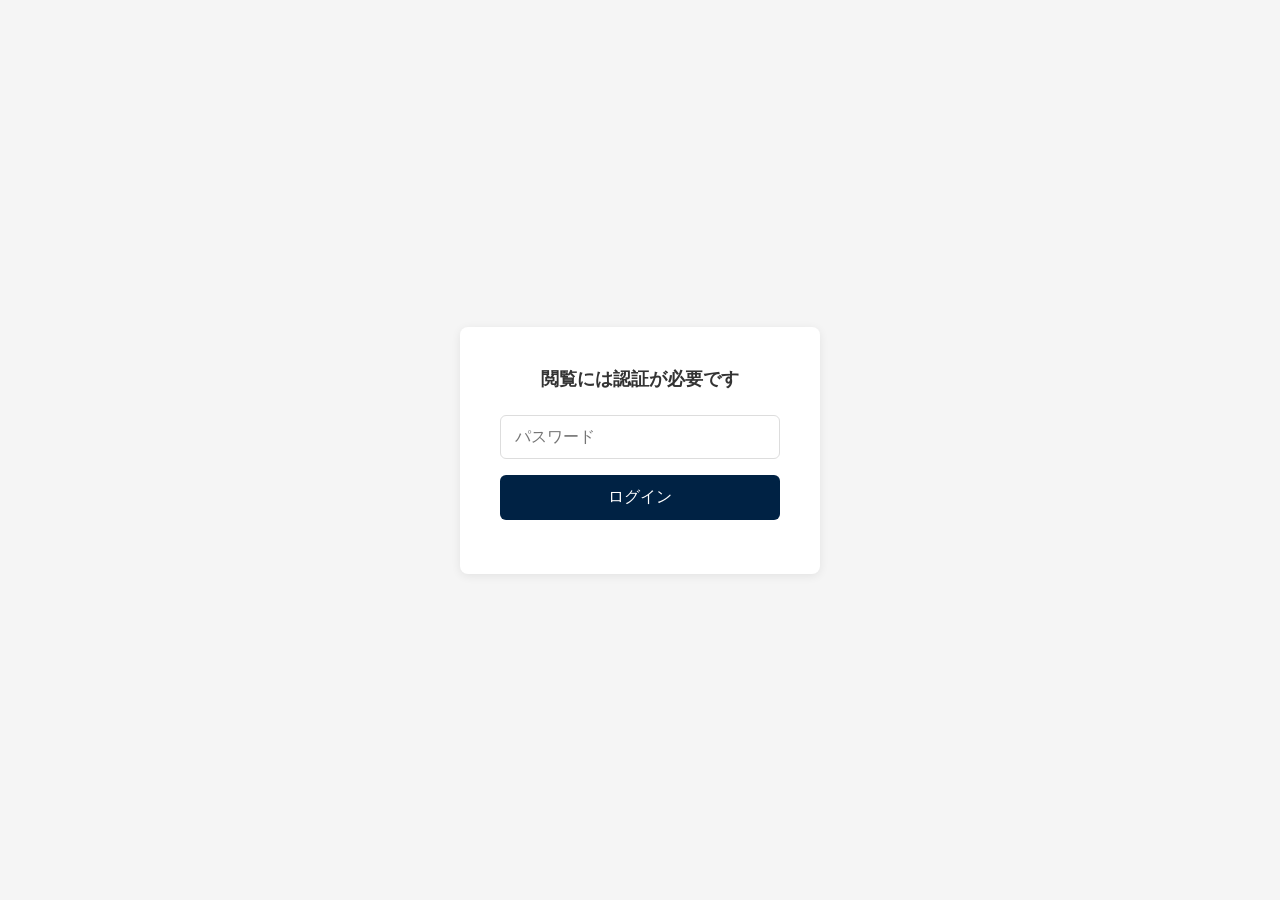
==== commit d710fb05: "ファイル追加" ====
--- a/index.html
+++ b/index.html
@@ -1,1673 +1,97 @@
 <!DOCTYPE html>
 <html lang="ja">
-
 <head>
     <meta charset="UTF-8">
     <meta name="viewport" content="width=device-width, initial-scale=1.0">
-    <meta name="description" content="ビジネスとレジャーに、上質な移動体験を。サンプルレンタカーのマンスリープラン。">
     <meta name="robots" content="noindex">
-    <title>【実績サンプル】サンプルレンタカー｜上質な長期レンタカーサービス</title>
-
-    <!-- Google Fonts -->
-    <link rel="preconnect" href="https://fonts.googleapis.com">
-    <link rel="preconnect" href="https://fonts.gstatic.com" crossorigin>
-    <link
-        href="https://fonts.googleapis.com/css2?family=Noto+Sans+JP:wght@400;500;700&family=Shippori+Mincho:wght@400;700&display=swap"
-        rel="stylesheet">
-
+    <title>認証 | サンプルレンタカー</title>
     <style>
-        /* ==========================================================================
-           Variables & Base
-           ========================================================================== */
-        :root {
-            --color-main: #002244;
-            --color-accent: #b89c5a;
-            --color-text: #333;
-            --color-bg-light: #f9f9f9;
-            --color-red: #9a4848;
-            --color-blue: #405a81;
-            --font-mincho: 'Shippori Mincho', serif;
-            --font-sans: 'Noto Sans JP', sans-serif;
-            --transition: 0.5s cubic-bezier(0.25, 1, 0.5, 1);
+        * { box-sizing: border-box; }
+        body {
+            margin: 0;
+            min-height: 100vh;
+            display: flex;
+            align-items: center;
+            justify-content: center;
+            font-family: -apple-system, BlinkMacSystemFont, "Segoe UI", Roboto, sans-serif;
+            background: #f5f5f5;
         }
-
-        * {
-            margin: 0;
-            padding: 0;
-            box-sizing: border-box;
+        .gate {
+            background: #fff;
+            padding: 40px;
+            border-radius: 8px;
+            box-shadow: 0 2px 10px rgba(0,0,0,0.08);
+            width: 100%;
+            max-width: 360px;
         }
-
-        html {
-            scroll-behavior: smooth;
+        .gate h1 {
+            margin: 0 0 24px;
+            font-size: 18px;
+            color: #333;
+            text-align: center;
         }
-
-        body {
-            font-family: var(--font-sans);
-            color: var(--color-text);
-            line-height: 1.5;
-            letter-spacing: 0.05em;
-            overflow-x: hidden;
-            background-color: #fff;
+        .gate input {
+            width: 100%;
+            padding: 12px 14px;
+            border: 1px solid #ddd;
+            border-radius: 6px;
+            font-size: 16px;
+            margin-bottom: 16px;
         }
-
-        a {
-            text-decoration: none;
-            color: inherit;
-            transition: var(--transition);
+        .gate button {
+            width: 100%;
+            padding: 12px;
+            background: #002244;
+            color: #fff;
+            border: none;
+            border-radius: 6px;
+            font-size: 16px;
             cursor: pointer;
         }
-
-        ul {
-            list-style: none;
-        }
-
-        img {
-            max-width: 100%;
-            height: auto;
-            display: block;
-        }
-
-        .container {
-            max-width: 1300px;
-            margin: 0 auto;
-            padding: 0 4%;
-        }
-
-        .section {
-            padding: 100px 0 100px 0;
-            position: relative;
-        }
-
-        @media (max-width: 768px) {
-            .section {
-                padding: 80px 0;
-            }
-        }
-
-        /* Page Display Control */
-        .page {
-            display: none;
-        }
-
-        .page.is-active {
-            display: block;
-            animation: fadeIn 0.8s ease forwards;
-        }
-
-        @keyframes fadeIn {
-            from {
-                opacity: 0;
-                transform: translateY(10px);
-            }
-
-            to {
-                opacity: 1;
-                transform: translateY(0);
-            }
-        }
-
-        /* Vertical Text Utility */
-        .u-vertical {
-            writing-mode: vertical-rl;
-        }
-
-        /* Fade Animation Utilities */
-        .js-fade-in {
-            opacity: 0;
-            transform: translateY(30px);
-            transition: opacity 1s cubic-bezier(0.25, 1, 0.5, 1), transform 1s cubic-bezier(0.25, 1, 0.5, 1);
-        }
-
-        .js-fade-in.is-visible {
-            opacity: 1;
-            transform: translateY(0);
-        }
-
-        /* ==========================================================================
-           Header
-           ========================================================================== */
-        .header {
-            position: fixed;
-            top: 0;
-            left: 0;
-            width: 100%;
-            z-index: 1090;
-            background: rgba(255, 255, 255, 0.95);
-            backdrop-filter: blur(10px);
-            border-bottom: 1px solid #eee;
-        }
-
-        .header__inner {
-            display: flex;
-            justify-content: space-between;
-            align-items: center;
-            height: 90px;
-            padding: 0 4%;
-            gap: 20px;
-        }
-
-        @media (max-width: 768px) {
-            .header__inner {
-                height: 80px;
-            }
-        }
-
-        .header__logo {
-            font-family: var(--font-mincho);
-            font-weight: 700;
-            font-size: 24px;
-            color: var(--color-main);
-            letter-spacing: 0.1em;
-            cursor: pointer;
-        }
-
-        .header__nav-list {
-            display: flex;
-            gap: 25px;
-        }
-
-        .header__nav-link {
-            font-size: 15px;
-            font-weight: 500;
-            position: relative;
-            padding-bottom: 5px;
-        }
-
-        .header__nav-link::after {
-            content: '';
-            position: absolute;
-            bottom: 0;
-            left: 0;
-            width: 0;
-            height: 1px;
-            background: var(--color-accent);
-            transition: var(--transition);
-        }
-
-        .header__nav-link:hover::after {
-            width: 100%;
-        }
-
-        .header__btn {
-            background: var(--color-main);
-            color: #fff;
-            padding: 12px 25px;
-            font-size: 13px;
-            border-radius: 0;
-            transition: var(--transition);
-        }
-
-        .header__btn:hover {
-            background: var(--color-accent);
-        }
-
-        @media (max-width: 1100px) {
-            .header__nav {
-                display: none;
-            }
-        }
-
-        .header__right {
-            display: flex;
-            align-items: center;
-            margin-left: auto;
-        }
-
-        .header__nav-list {
-            display: flex;
-            gap: 25px;
-            margin-right: 32px;
-        }
-
-        /* ==========================================================================
-           Hero (Top Page)
-           ========================================================================== */
-        .hero {
-            min-height: 100vh;
-            display: flex;
-            align-items: flex-start;
-            position: relative;
-            background: #fff;
-            padding-bottom: 120px;
-        }
-
-        .hero__image-box {
-            position: absolute;
-            right: 0;
-            top: 0;
-            width: 65%;
-            height: 90%;
-            overflow: hidden;
-        }
-
-        .hero__image-box img {
-            width: 100%;
-            height: 100%;
-            object-fit: cover;
-        }
-
-        .hero__content {
-            position: relative;
-            z-index: 10;
-            padding-left: 10%;
-            padding-top: 140px;
-        }
-
-        .hero__title {
-            font-family: var(--font-mincho);
-            font-size: clamp(40px, 6vw, 80px);
-            line-height: 1.2;
-            color: var(--color-main);
-        }
-
-        @media (max-width: 768px) {
-            .hero__title {
-                text-shadow: 0 0 12px rgba(255, 255, 255, 0.9),
-                             0 0 24px rgba(255, 255, 255, 0.7),
-                             1px 1px 2px rgba(255, 255, 255, 0.8),
-                             -1px -1px 2px rgba(255, 255, 255, 0.8);
-            }
-        }
-
-        .hero__sub {
-            display: block;
+        .gate button:hover { background: #003366; }
+        .gate .error {
+            color: #c00;
             font-size: 14px;
-            color: var(--color-accent);
-            letter-spacing: 0.3em;
-            margin-bottom: 20px;
-            font-weight: 700;
-        }
-
-        /* ==========================================================================
-           Section Header
-           ========================================================================== */
-        .c-section-title {
-            margin-bottom: 60px;
-            display: flex;
-            align-items: flex-end;
-            gap: 20px;
-
-            @media (max-width: 900px) {
-                flex-direction: column;
-                align-items: flex-start;
-            }
-        }
-
-        .c-section-title--center {
-            justify-content: center;
-            align-items: center;
-            flex-direction: column;
+            margin-top: 12px;
             text-align: center;
-        }
-
-        .c-section-title__en {
-            font-size: 60px;
-            font-weight: 700;
-            color: #f0f0f0;
-            line-height: 0.8;
-            font-family: var(--font-sans);
-        }
-
-        .c-section-title__ja {
-            font-family: var(--font-mincho);
-            font-size: 28px;
-            color: var(--color-main);
-            position: relative;
-            padding-bottom: 10px;
-        }
-
-        @media (max-width: 768px) {
-            .c-section-title__ja {
-                font-size: 26px;
-            }
-        }
-
-        .c-section-title__ja::after {
-            content: '';
-            position: absolute;
-            bottom: 0;
-            left: 0;
-            width: 40px;
-            height: 2px;
-            background: var(--color-accent);
-        }
-
-        .c-section-title--center .c-section-title__ja::after {
-            left: 50%;
-            transform: translateX(-50%);
-        }
-
-        .c-section-title__ja.no-line::after {
-            display: none;
-        }
-
-        /* ==========================================================================
-           Lineup (Cards)
-           ========================================================================== */
-        .lineup-grid {
-            display: grid;
-            grid-template-columns: repeat(3, 1fr);
-            gap: 40px;
-        }
-
-        .card {
-            background: #fff;
-            border: 1px solid #eee;
-            transition: var(--transition);
-        }
-
-        .card:hover {
-            transform: translateY(-10px);
-            border-color: var(--color-accent);
-        }
-
-        .card__img {
-            aspect-ratio: 3/2;
-            overflow: hidden;
-        }
-
-        .card__img img {
-            transition: 1s;
-            width: 100%;
-            height: 100%;
-            object-fit: cover;
-        }
-
-        .card:hover .card__img img {
-            transform: scale(1.1);
-        }
-
-        .card__body {
-            padding: 30px;
-        }
-
-        .card__tag {
-            font-size: 11px;
-            color: var(--color-accent);
-            font-weight: 700;
-            border: 1px solid;
-            padding: 2px 8px;
-            margin-bottom: 15px;
-            display: inline-block;
-        }
-
-        .card__title {
-            font-family: var(--font-mincho);
-            font-size: 20px;
-            margin-bottom: 10px;
-        }
-
-        .card__more {
-            font-size: 13px;
-            font-weight: 700;
-            display: flex;
-            align-items: center;
-            gap: 10px;
-            margin-top: 20px;
-            color: var(--color-main);
-        }
-
-        .catalog-spec {
-            display: grid;
-            grid-template-columns: auto 1fr;
-            gap: 4px 12px;
-            margin-top: 16px;
-            font-size: 13px;
-        }
-
-        .catalog-spec dt {
-            color: #999;
-            font-weight: 500;
-        }
-
-        .catalog-spec dd {
-            color: var(--color-text);
-            font-weight: 700;
-        }
-
-        .c-btn {
-            display: inline-block;
-            background-color: #fff;
-            color: var(--color-main);
-            border: 1px solid var(--color-main);
-            border-radius: 40px;
-            padding: 12px 60px;
-            font-size: 14px;
-            font-weight: 700;
-            cursor: pointer;
-            transition: var(--transition);
-        }
-
-        .c-btn:hover {
-            background-color: var(--color-main);
-            color: #fff;
-        }
-
-        @media (max-width: 900px) {
-            .lineup-grid {
-                grid-template-columns: 1fr;
-            }
-        }
-
-        /* ==========================================================================
-           Flow
-           ========================================================================== */
-        .flow-bg {
-            background: var(--color-main);
-            color: #fff;
-        }
-
-        .flow-bg .c-section-title__en {
-            color: rgba(255, 255, 255, 0.05);
-        }
-
-        .flow-bg .c-section-title__ja {
-            color: #fff;
-        }
-
-        .flow-items {
-            display: flex;
-            justify-content: space-between;
-            counter-reset: flow;
-        }
-
-        .flow-item {
-            width: 30%;
-            position: relative;
-            padding-top: 60px;
-        }
-
-        .flow-item::before {
-            counter-increment: flow;
-            content: "0" counter(flow);
-            position: absolute;
-            top: 0;
-            left: 0;
-            font-size: 40px;
-            font-weight: 700;
-            color: var(--color-accent);
-            font-family: var(--font-sans);
-        }
-
-        .flow-item__title {
-            font-size: 20px;
-            font-family: var(--font-mincho);
-            margin-bottom: 20px;
-            border-bottom: 1px solid rgba(255, 255, 255, 0.2);
-            padding-bottom: 15px;
-        }
-
-        @media (max-width: 768px) {
-            .flow-items {
-                flex-direction: column;
-                gap: 60px;
-            }
-
-            .flow-item {
-                width: 100%;
-            }
-        }
-
-        /* ==========================================================================
-           FAQ
-           ========================================================================== */
-        .faq-list {
-            max-width: 900px;
-            margin: 0 auto;
-        }
-
-        .faq-item {
-            border-bottom: 1px solid #eee;
-        }
-
-        .faq-item summary {
-            padding: 30px 0;
-            cursor: pointer;
-            display: flex;
-            justify-content: space-between;
-            align-items: center;
-            font-weight: 700;
-            font-family: var(--font-mincho);
-            list-style: none;
-        }
-
-        .faq-item summary::after {
-            content: '+';
-            font-size: 24px;
-            color: var(--color-accent);
-            transition: var(--transition);
-        }
-
-        .faq-item[open] summary::after {
-            transform: rotate(45deg);
-        }
-
-        .faq-content {
-            padding-bottom: 30px;
-            color: var(--color-text);
-            font-size: 15px;
-        }
-
-        /* ==========================================================================
-           CTA Section (画像参考)
-           ========================================================================== */
-        .cta-section {
-            position: relative;
-            padding: 80px 0;
-            color: #fff;
-            text-align: center;
-            overflow: hidden;
-            background-color: #000;
-        }
-
-        .cta-section__bg {
-            position: absolute;
-            top: 0;
-            left: 0;
-            width: 100%;
-            height: 100%;
-            object-fit: cover;
-            opacity: 0.4;
-            z-index: 1;
-        }
-
-        .cta-section__content {
-            position: relative;
-            z-index: 2;
-        }
-
-        .cta-section__text {
-            font-size: 20px;
-            font-weight: 700;
-            margin-bottom: 40px;
-            line-height: 1.6;
-        }
-
-        @media (max-width: 768px) {
-            .cta-section__text {
-                font-size: 18px;
-            }
-        }
-
-        .cta-btns {
-            display: flex;
-            justify-content: center;
-            gap: 30px;
-            max-width: 800px;
-            margin: 0 auto;
-        }
-
-        .cta-btn {
-            flex: 1;
-            padding: 30px 20px;
-            display: flex;
-            flex-direction: column;
-            align-items: center;
-            justify-content: center;
-            color: #fff;
-            transition: var(--transition);
-        }
-
-        .cta-btn--tel {
-            background: var(--color-red);
-        }
-
-        .cta-btn--form {
-            background: var(--color-blue);
-        }
-
-        .cta-btn:hover {
-            opacity: 0.9;
-            transform: scale(1.02);
-        }
-
-        .cta-btn__label {
-            font-size: 13px;
-            margin-bottom: 5px;
-            opacity: 0.9;
-        }
-
-        .cta-btn__value {
-            font-size: 24px;
-            font-weight: 700;
-            letter-spacing: 0.05em;
-        }
-
-        .cta-btn__sub {
-            font-size: 11px;
-            margin-top: 5px;
-            opacity: 0.8;
-        }
-
-        @media (max-width: 600px) {
-            .cta-btns {
-                flex-direction: column;
-                gap: 10px;
-                padding: 0 4%;
-            }
-
-            .cta-btn {
-                padding: 20px;
-            }
-        }
-
-        /* ==========================================================================
-           Lower Page Styles
-           ========================================================================== */
-        .breadcrumb {
-            padding: 120px 0 20px;
-            background: var(--color-bg-light);
-            font-size: 12px;
-            color: #888;
-        }
-
-        .breadcrumb span {
-            margin: 0 10px;
-        }
-
-        .breadcrumb a:hover {
-            color: var(--color-accent);
-        }
-
-        .detail-header {
-            text-align: center;
-            margin-bottom: 50px;
-        }
-
-        .detail-header__class {
-            font-size: 14px;
-            color: var(--color-accent);
-            font-weight: 700;
-            letter-spacing: 0.1em;
-        }
-
-        .detail-header__title {
-            font-family: var(--font-mincho);
-            font-size: 40px;
-            color: var(--color-main);
-            margin-top: 10px;
-        }
-
-        .detail-content {
-            display: grid;
-            grid-template-columns: 1fr 1fr;
-            gap: 60px;
-            align-items: start;
-        }
-
-        @media (max-width: 900px) {
-            .detail-content {
-                grid-template-columns: 1fr;
-            }
-        }
-
-        /* 料金表 */
-        .price-table {
-            width: 100%;
-            border-collapse: collapse;
-            margin-bottom: 30px;
-        }
-
-        .price-table th,
-        .price-table td {
-            border: 1px solid #eee;
-            padding: 15px;
-            text-align: center;
-        }
-
-        .price-table th {
-            background: var(--color-main);
-            color: #fff;
-            font-weight: 500;
-            font-family: var(--font-mincho);
-        }
-
-        .price-table td {
-            font-size: 20px;
-            font-weight: 700;
-            color: var(--color-text);
-        }
-
-        .price-table td span {
-            font-size: 12px;
-            font-weight: normal;
-            color: #666;
-            display: block;
-            margin-top: 5px;
-        }
-
-        /* スペック・装備 */
-        .spec-list {
-            display: flex;
-            flex-wrap: wrap;
-            gap: 10px;
-            margin-bottom: 30px;
-        }
-
-        .spec-tag {
-            background: var(--color-bg-light);
-            padding: 8px 15px;
-            font-size: 13px;
-            font-weight: 500;
-            border-radius: 4px;
-            color: var(--color-main);
-            border: 1px solid #eee;
-        }
-
-        .option-box {
-            background: var(--color-bg-light);
-            padding: 30px;
-            border-radius: 4px;
-            border-left: 4px solid var(--color-accent);
-            margin-bottom: 40px;
-        }
-
-        .option-box__title {
-            font-size: 16px;
-            font-weight: 700;
-            margin-bottom: 15px;
-            color: var(--color-main);
-        }
-
-        .option-list {
-            list-style: none;
-        }
-
-        .option-list li {
-            display: flex;
-            justify-content: space-between;
-            border-bottom: 1px dashed #ccc;
-            padding: 10px 0;
-            font-size: 14px;
-        }
-
-        .option-list li:last-child {
-            border-bottom: none;
-        }
-
-        /* Text Pages */
-        .text-page-container {
-            max-width: 900px;
-            margin: 0 auto;
-            padding: 60px 4% 60px;
-        }
-
-        .text-page-title {
-            font-family: var(--font-mincho);
-            font-size: 36px;
-            color: var(--color-main);
-            margin-bottom: 60px;
-            text-align: center;
-        }
-
-        .text-page-content h2 {
-            font-size: 22px;
-            color: var(--color-main);
-            margin: 60px 0 20px;
-            padding-bottom: 10px;
-            border-bottom: 2px solid var(--color-bg-light);
-            font-family: var(--font-mincho);
-        }
-
-        .text-page-content h2:first-child {
-            margin-top: 0;
-        }
-
-        .text-page-content p {
-            margin-bottom: 20px;
-            font-size: 15px;
-            color: var(--color-text);
-            line-height: 1.8;
-        }
-
-        .info-table {
-            width: 100%;
-            border-collapse: collapse;
-            margin-bottom: 40px;
-        }
-
-        .info-table th,
-        .info-table td {
-            border: 1px solid #eee;
-            padding: 20px;
-            font-size: 15px;
-        }
-
-        .info-table th {
-            background: var(--color-bg-light);
-            width: 25%;
-            font-weight: 700;
-            color: var(--color-main);
-            text-align: left;
-        }
-
-        /* Form Styles */
-        .contact-form {
-            background: var(--color-bg-light);
-            padding: 40px;
-            border-radius: 4px;
-        }
-
-        .form-group {
-            margin-bottom: 25px;
-        }
-
-        .form-label {
-            display: block;
-            font-size: 14px;
-            font-weight: 700;
-            margin-bottom: 10px;
-            color: var(--color-main);
-        }
-
-        .form-control {
-            width: 100%;
-            padding: 15px;
-            border: 1px solid #ddd;
-            border-radius: 4px;
-            font-family: inherit;
-            font-size: 15px;
-        }
-
-        .form-control:focus {
-            outline: none;
-            border-color: var(--color-accent);
-        }
-
-        .submit-btn {
-            background: var(--color-main);
-            color: #fff;
-            border: none;
-            padding: 20px 60px;
-            font-size: 16px;
-            font-weight: 700;
-            cursor: pointer;
-            transition: var(--transition);
-            display: block;
-            margin: 40px auto 0;
-        }
-
-        .submit-btn:hover {
-            background: var(--color-accent);
-        }
-
-        /* ==========================================================================
-           Footer
-           ========================================================================== */
-        .footer {
-            background: #111;
-            color: #fff;
-            padding: 100px 0 40px;
-        }
-
-        .footer__logo {
-            font-family: var(--font-mincho);
-            font-size: 30px;
-            margin-bottom: 40px;
-            color: var(--color-accent);
-        }
-
-        .footer__grid {
-            display: grid;
-            grid-template-columns: 2fr 1fr 1fr;
-            gap: 60px;
-        }
-
-        .footer__link-list {
-            display: flex;
-            flex-direction: column;
-            gap: 15px;
-        }
-
-        .footer__link {
-            font-size: 14px;
-            color: #999;
-        }
-
-        .footer__link:hover {
-            color: #fff;
-        }
-
-        .footer__copy {
-            margin-top: 80px;
-            text-align: center;
-            font-size: 12px;
-            color: #555;
-        }
-
-        @media (max-width: 768px) {
-            .footer__grid {
-                grid-template-columns: 1fr;
-            }
-        }
-
-        /* ==========================================================================
-           Hamburger Menu
-           ========================================================================== */
-        .hamburger {
-            display: none;
-            flex-direction: column;
-            justify-content: center;
-            align-items: center;
-            gap: 6px;
-            width: 44px;
-            height: 44px;
-            background: none;
-            border: none;
-            cursor: pointer;
-            z-index: 1100;
-            position: relative;
-        }
-
-        .hamburger__line {
-            display: block;
-            width: 26px;
-            height: 2px;
-            background: var(--color-main);
-            border-radius: 2px;
-            transition: var(--transition);
-            transform-origin: center;
-        }
-
-        .hamburger.is-open .hamburger__line:nth-child(1) {
-            transform: translateY(8px) rotate(45deg);
-        }
-
-        .hamburger.is-open .hamburger__line:nth-child(2) {
-            opacity: 0;
-            transform: scaleX(0);
-        }
-
-        .hamburger.is-open .hamburger__line:nth-child(3) {
-            transform: translateY(-8px) rotate(-45deg);
-        }
-
-        /* Drawer overlay */
-        .nav-drawer__overlay {
-            display: none;
-            position: fixed;
-            inset: 0;
-            background: rgba(0, 0, 0, 0.4);
-            z-index: 1050;
-            opacity: 0;
-            transition: opacity 0.4s ease;
-        }
-
-        .nav-drawer__overlay.is-open {
-            opacity: 1;
-        }
-
-        /* Drawer panel */
-        .nav-drawer {
-            position: fixed;
-            top: 0;
-            right: 0;
-            height: 100dvh;
-            width: min(340px, 85vw);
-            background: #fff;
-            z-index: 1080;
-            transform: translateX(100%);
-            transition: transform 0.5s cubic-bezier(0.25, 1, 0.5, 1), opacity 0.5s cubic-bezier(0.25, 1, 0.5, 1);
-            opacity: 0;
-            display: flex;
-            flex-direction: column;
-            padding: 160px 40px 60px;
-        }
-
-        .nav-drawer.is-open {
-            transform: translateX(0);
-            opacity: 1;
-        }
-
-        .nav-drawer__list {
-            list-style: none;
-            display: flex;
-            flex-direction: column;
-            gap: 0;
-        }
-
-        .nav-drawer__item {
-            border-bottom: 1px solid #eee;
-        }
-
-        .nav-drawer__link {
-            display: block;
-            padding: 18px 4px;
-            font-size: 15px;
-            font-weight: 500;
-            color: var(--color-main);
-            cursor: pointer;
-            transition: color var(--transition);
-        }
-
-        .nav-drawer__link:hover {
-            color: var(--color-accent);
-        }
-
-        .nav-drawer__contact {
-            display: block;
-            margin-top: 40px;
-            background: var(--color-main);
-            color: #fff;
-            text-align: center;
-            padding: 16px;
-            font-size: 14px;
-            font-weight: 700;
-            cursor: pointer;
-            transition: background var(--transition);
-        }
-
-        .nav-drawer__contact:hover {
-            background: var(--color-accent);
-        }
-
-        @media (max-width: 1100px) {
-            .hamburger {
-                display: flex;
-            }
-
-            .header__btn {
-                display: none;
-            }
         }
     </style>
 </head>
+<body>
+    <div class="gate">
+        <h1>閲覧には認証が必要です</h1>
+        <form id="auth-form">
+            <input type="password" id="password" placeholder="パスワード" autocomplete="current-password" required>
+            <button type="submit">ログイン</button>
+        </form>
+        <p id="error" class="error" aria-live="polite"></p>
+    </div>
+    <script>
+        (function() {
+            // ★ パスワードを変更する場合はここを編集してください（GitHubに上げるため、リポジトリを見れば分かります。簡易的な閲覧制限用です）
+            var GATE_PASSWORD = 'sample';
 
-<body>
+            var form = document.getElementById('auth-form');
+            var input = document.getElementById('password');
+            var errorEl = document.getElementById('error');
 
-    <!-- ==============================================
-         HEADER (ナビゲーション拡充)
-    =============================================== -->
-    <header class="header">
-        <div class="header__inner">
-            <div class="header__logo" onclick="showPage('top')" style="cursor: pointer;">SAMPLE RENTAL</div>
-            <div class="header__right">
-                <nav class="header__nav">
-                    <ul class="header__nav-list">
-                        <li><a onclick="showPage('top', '#lineup')" class="header__nav-link">車種一覧</a></li>
-                        <li><a onclick="showPage('top', '#flow')" class="header__nav-link">ご利用の流れ</a></li>
-                        <li><a onclick="showPage('price')" class="header__nav-link">料金プラン</a></li>
-                        <li><a onclick="showPage('company')" class="header__nav-link">会社情報</a></li>
-                        <li><a onclick="showPage('top', '#faq')" class="header__nav-link">よくある質問</a></li>
-                    </ul>
-                </nav>
-                <a onclick="showPage('contact')" class="header__btn">お問い合わせ</a>
-            </div>
-            <!-- Hamburger Button (Mobile) -->
-            <button class="hamburger" id="js-hamburger" aria-label="メニューを開く" aria-expanded="false"
-                aria-controls="js-drawer">
-                <span class="hamburger__line"></span>
-                <span class="hamburger__line"></span>
-                <span class="hamburger__line"></span>
-            </button>
-        </div>
-    </header>
-
-    <!-- Drawer Overlay -->
-    <div class="nav-drawer__overlay" id="js-drawer-overlay" aria-hidden="true"></div>
-
-    <!-- Drawer Nav -->
-    <nav class="nav-drawer" id="js-drawer" aria-label="モバイルメニュー" aria-hidden="true">
-        <ul class="nav-drawer__list">
-            <li class="nav-drawer__item"><a onclick="drawerShowPage('top', '#lineup')" class="nav-drawer__link">車種一覧</a>
-            </li>
-            <li class="nav-drawer__item"><a onclick="drawerShowPage('top', '#flow')" class="nav-drawer__link">ご利用の流れ</a>
-            </li>
-            <li class="nav-drawer__item"><a onclick="drawerShowPage('price')" class="nav-drawer__link">料金プラン</a></li>
-            <li class="nav-drawer__item"><a onclick="drawerShowPage('company')" class="nav-drawer__link">会社情報</a></li>
-            <li class="nav-drawer__item"><a onclick="drawerShowPage('top', '#faq')" class="nav-drawer__link">よくある質問</a>
-            </li>
-        </ul>
-        <a onclick="drawerShowPage('contact')" class="nav-drawer__contact">お問い合わせ</a>
-    </nav>
-
-    <!-- ==============================================
-         PAGE: TOP
-    =============================================== -->
-    <div id="page-top" class="page is-active">
-        <main>
-            <!-- HERO -->
-            <section class="hero">
-                <div class="hero__content">
-                    <span class="hero__sub u-vertical">PREMIUM LONG-TERM RENTAL</span>
-                    <h1 class="hero__title u-vertical">移動を、<br>もっと自由に。<br>もっと贅沢に。</h1>
-                </div>
-                <div class="hero__image-box">
-                    <img id="img-hero-top" src="./bg_daytime_silver.png" alt="シルバーの高級レンタカー（昼間）">
-                </div>
-            </section>
-
-            <!-- CONCEPT -->
-            <section class="concept section" style="background-color: #f0f0f0;">
-                <div class="container">
-                    <div class="u-text-center c-section-title--center">
-                        <h2 class="concept__title c-section-title__ja no-line js-fade-in"
-                            style="margin-bottom: 2rem; line-height: 1.4; display: inline-block;">
-                            高級志向のあなたのための、<br>エグゼクティブなレンタカー
-                        </h2>
-                        <p class="concept__description js-fade-in"
-                            style="font-size: 1.1rem; line-height: 2; color: #444; transition-delay: 0.2s;">
-                            洗練された一台と共に、街中に溶け込むモダンなカーライフを。<br>
-                            日常の移動を特別なひとときへと変える、上質な体験を提供いたします。
-                        </p>
-                    </div>
-                </div>
-            </section>
-
-
-            <!-- LINEUP -->
-            <section id="lineup" class="section">
-                <div class="container">
-                    <header class="c-section-title js-fade-in">
-                        <span class="c-section-title__en">LINEUP</span>
-                        <h2 class="c-section-title__ja">厳選された車両ラインナップ</h2>
-                    </header>
-
-                    <div class="lineup-grid">
-                        <article class="card js-fade-in">
-                            <div class="card__img"><img
-                                    src="https://images.unsplash.com/photo-1541899481282-d53bffe3c35d?auto=format&fit=crop&w=600&q=80"
-                                    alt="Luxury Sedan"></div>
-                            <div class="card__body">
-                                <span class="card__tag">SEDAN</span>
-                                <h3 class="card__title">エグゼクティブ・セダン</h3>
-                                <p>ビジネスシーンに品格を添える、静寂性と走行性能を極めた一台。</p>
-                                <a onclick="showPage('detail')" class="card__more">VIEW DETAILS <span>→</span></a>
-                            </div>
-                        </article>
-                        <article class="card js-fade-in" style="transition-delay:0.15s">
-                            <div class="card__img"><img
-                                    src="https://images.unsplash.com/photo-1533473359331-0135ef1b58bf?auto=format&fit=crop&w=600&q=80"
-                                    alt="SUV"></div>
-                            <div class="card__body">
-                                <span class="card__tag">SUV</span>
-                                <h3 class="card__title">プレミアム・SUV</h3>
-                                <p>レジャーでも妥協しない。圧倒的な存在感と使い勝手の良さを両立。</p>
-                                <a onclick="showPage('detail')" class="card__more">VIEW DETAILS <span>→</span></a>
-                            </div>
-                        </article>
-                        <article class="card js-fade-in" style="transition-delay:0.3s">
-                            <div class="card__img"><img
-                                    src="https://images.unsplash.com/photo-1549399542-7e3f8b79c341?auto=format&fit=crop&w=600&q=80"
-                                    alt="EV"></div>
-                            <div class="card__body">
-                                <span class="card__tag">EV / HYBRID</span>
-                                <h3 class="card__title">次世代・エコカー</h3>
-                                <p>環境への配慮と最新技術を体感。未来のスタンダードをマンスリーで。</p>
-                                <a onclick="showPage('detail')" class="card__more">VIEW DETAILS <span>→</span></a>
-                            </div>
-                        </article>
-                    </div>
-
-                    <div style="text-align: center; margin-top: 48px;">
-                        <a onclick="showPage('catalog')" class="c-btn">車種一覧を見る</a>
-                    </div>
-
-
-                </div>
-            </section>
-
-            <!-- FLOW -->
-            <section id="flow" class="section flow-bg">
-                <div class="container">
-                    <header class="c-section-title js-fade-in">
-                        <span class="c-section-title__en">FLOW</span>
-                        <h2 class="c-section-title__ja">ご利用までのステップ</h2>
-                    </header>
-                    <div class="flow-items">
-                        <div class="flow-item js-fade-in" style="transition-delay:0.1s">
-                            <h3 class="flow-item__title">コンサルティング</h3>
-                            <p>用途や予算に合わせ、最適なプランをご提案。法人契約のご相談も承ります。</p>
-                        </div>
-                        <div class="flow-item js-fade-in" style="transition-delay:0.25s">
-                            <h3 class="flow-item__title">審査・ご契約</h3>
-                            <p>迅速な審査でスムーズな契約を実現。必要な書類はすべてオンラインで完結可能です。</p>
-                        </div>
-                        <div class="flow-item js-fade-in" style="transition-delay:0.4s">
-                            <h3 class="flow-item__title">納車・アフターケア</h3>
-                            <p>整備の行き届いた車両をご指定の場所、または店舗にてお引渡しいたします。</p>
-                        </div>
-                    </div>
-                </div>
-            </section>
-
-            <!-- FAQ -->
-            <section id="faq" class="section">
-                <div class="container">
-                    <header class="c-section-title js-fade-in">
-                        <span class="c-section-title__en">FAQ</span>
-                        <h2 class="c-section-title__ja">よくあるご質問</h2>
-                    </header>
-                    <div class="faq-list">
-                        <details class="faq-item js-fade-in">
-                            <summary>法人での契約は可能ですか？</summary>
-                            <div class="faq-content">はい、多くの企業様にご利用いただいております。社用車としての導入や、プロジェクト単位での期間限定利用など、柔軟に対応いたします。
-                            </div>
-                        </details>
-                        <details class="faq-item js-fade-in" style="transition-delay:0.15s">
-                            <summary>任意保険の補償内容について教えてください。</summary>
-                            <div class="faq-content">対人・対物無制限の基本補償に加え、車両補償、ロードサービスが全てのプランに含まれております。</div>
-                        </details>
-                    </div>
-                </div>
-            </section>
-        </main>
-
-    </div>
-
-    <!-- ==============================================
-         PAGE: CATALOG
-    =============================================== -->
-    <div id="page-catalog" class="page">
-        <nav class="breadcrumb">
-            <div class="container"><a onclick="showPage('top')">HOME</a> <span>/</span> 車種一覧</div>
-        </nav>
-        <main class="container" style="padding: 60px 0 120px;">
-            <div class="detail-header">
-                <span class="detail-header__class">LINEUP</span>
-                <h1 class="detail-header__title">車種一覧</h1>
-            </div>
-            <div class="lineup-grid">
-                <!-- Sedan -->
-                <article class="card">
-                    <div class="card__img"><img
-                            src="https://images.unsplash.com/photo-1541899481282-d53bffe3c35d?auto=format&fit=crop&w=600&q=80"
-                            alt="Sedan"></div>
-                    <div class="card__body">
-                        <span class="card__tag">SEDAN</span>
-                        <h3 class="card__title">エグゼクティブ・セダン</h3>
-                        <p>ビジネスシーンに品格を添える、静寂性と走行性能を極めた一台。</p>
-                        <dl class="catalog-spec">
-                            <dt>排気量</dt>
-                            <dd>2,000cc</dd>
-                            <dt>定員</dt>
-                            <dd>5名</dd>
-                            <dt>マンスリー料金</dt>
-                            <dd>￥158,000～</dd>
-                        </dl>
-                        <a onclick="showPage('detail')" class="card__more">VIEW DETAILS <span>→</span></a>
-                    </div>
-                </article>
-                <!-- SUV -->
-                <article class="card">
-                    <div class="card__img"><img
-                            src="https://images.unsplash.com/photo-1533473359331-0135ef1b58bf?auto=format&fit=crop&w=600&q=80"
-                            alt="SUV"></div>
-                    <div class="card__body">
-                        <span class="card__tag">SUV</span>
-                        <h3 class="card__title">プレミアム・SUV</h3>
-                        <p>レジャーでも妥協しない。圧倒的な存在感と使い勝手の良さを両立。</p>
-                        <dl class="catalog-spec">
-                            <dt>排気量</dt>
-                            <dd>2,500cc</dd>
-                            <dt>定員</dt>
-                            <dd>5名</dd>
-                            <dt>マンスリー料金</dt>
-                            <dd>￥185,000～</dd>
-                        </dl>
-                        <a onclick="showPage('detail')" class="card__more">VIEW DETAILS <span>→</span></a>
-                    </div>
-                </article>
-                <!-- EV -->
-                <article class="card">
-                    <div class="card__img"><img
-                            src="https://images.unsplash.com/photo-1549399542-7e3f8b79c341?auto=format&fit=crop&w=600&q=80"
-                            alt="EV"></div>
-                    <div class="card__body">
-                        <span class="card__tag">EV / HYBRID</span>
-                        <h3 class="card__title">次世代・エコカー</h3>
-                        <p>環境への配慮と最新技術を体感。未来のスタンダードをマンスリーで。</p>
-                        <dl class="catalog-spec">
-                            <dt>排気量</dt>
-                            <dd>EV / 1,800cc HV</dd>
-                            <dt>定員</dt>
-                            <dd>5名</dd>
-                            <dt>マンスリー料金</dt>
-                            <dd>￥138,000～</dd>
-                        </dl>
-                        <a onclick="showPage('detail')" class="card__more">VIEW DETAILS <span>→</span></a>
-                    </div>
-                </article>
-
-            </div>
-
-        </main>
-        <!-- CTA Section -->
-        <div class="cta-section">
-            <img class="cta-section__bg" id="img-cta-bg-1" src="./bg_cta.png" alt="CTA Background">
-            <div class="container cta-section__content">
-                <p class="cta-section__text">レンタカーのお問い合わせ・お申し込みは<br>下記からお気軽にお問い合わせください！</p>
-                <div class="cta-btns">
-                    <a href="tel:0829613344" class="cta-btn cta-btn--tel">
-                        <span class="cta-btn__label">Tel</span>
-                        <span class="cta-btn__value">082-961-3344</span>
-                        <span class="cta-btn__sub">受付時間 9:00〜17:00</span>
-                    </a>
-                    <a onclick="showPage('contact')" class="cta-btn cta-btn--form">
-                        <span class="cta-btn__label">フォームでのお問い合わせ</span>
-                        <span class="cta-btn__value">Contact Form</span>
-                        <span class="cta-btn__sub">24時間年中無休で受付中</span>
-                    </a>
-                </div>
-            </div>
-        </div>
-    </div>
-
-    <!-- ==============================================
-         PAGE: DETAIL
-    =============================================== -->
-    <div id="page-detail" class="page">
-        <nav class="breadcrumb">
-            <div class="container"><a onclick="showPage('top')">HOME</a> <span>/</span> 車種詳細</div>
-        </nav>
-        <main class="container" style="padding: 60px 0 120px;">
-            <div class="detail-header">
-                <span class="detail-header__class">EXECUTIVE CLASS</span>
-                <h1 class="detail-header__title">エグゼクティブ・セダン</h1>
-            </div>
-            <div class="detail-content">
-                <div class="detail-left">
-                    <img src="https://images.unsplash.com/photo-1541899481282-d53bffe3c35d?auto=format&fit=crop&w=800&q=80"
-                        alt="Sedan" style="width:100%; border-radius:4px;">
-                </div>
-                <div class="detail-right">
-                    <h3 class="c-section-title__ja" style="font-size:22px; margin-bottom:20px;">ご利用料金（税込）</h3>
-                    <table class="price-table">
-                        <tr>
-                            <th>当日</th>
-                            <td>¥15,400</td>
-                        </tr>
-                        <tr>
-                            <th>1週間</th>
-                            <td>¥88,000</td>
-                        </tr>
-                        <tr>
-                            <th>1ヶ月</th>
-                            <td>¥158,000</td>
-                        </tr>
-                    </table>
-                    <div class="option-box">
-                        <h4 class="option-box__title">安心の補償制度</h4>
-                        <ul class="option-list">
-                            <li><span>免責補償制度</span><strong>¥2,200 / 24h</strong></li>
-                            <li><span>NOCサポート</span><strong>¥1,100 / 24h</strong></li>
-                        </ul>
-                    </div>
-                </div>
-            </div>
-        </main>
-        <div class="cta-section">
-            <img class="cta-section__bg" id="img-cta-bg-2" src="./bg_cta.png" alt="CTA Background">
-            <div class="container cta-section__content">
-                <p class="cta-section__text">この車種のご予約・空き状況確認は<br>お電話またはフォームより承っております</p>
-                <div class="cta-btns">
-                    <a href="tel:0829613344" class="cta-btn cta-btn--tel">
-                        <span class="cta-btn__label">Tel</span>
-                        <span class="cta-btn__value">082-961-3344</span>
-                        <span class="cta-btn__sub">受付時間 9:00〜17:00</span>
-                    </a>
-                    <a onclick="showPage('contact')" class="cta-btn cta-btn--form">
-                        <span class="cta-btn__label">フォームでのお問い合わせ</span>
-                        <span class="cta-btn__value">Contact Form</span>
-                        <span class="cta-btn__sub">24時間年中無休で受付中</span>
-                    </a>
-                </div>
-            </div>
-        </div>
-        <!-- CTA Section -->
-        <div class="cta-section">
-            <img class="cta-section__bg" id="img-cta-bg-1" src="./bg_cta.png" alt="CTA Background">
-            <div class="container cta-section__content">
-                <p class="cta-section__text">レンタカーのお問い合わせ・お申し込みは<br>下記からお気軽にお問い合わせください！</p>
-                <div class="cta-btns">
-                    <a href="tel:0829613344" class="cta-btn cta-btn--tel">
-                        <span class="cta-btn__label">Tel</span>
-                        <span class="cta-btn__value">082-961-3344</span>
-                        <span class="cta-btn__sub">受付時間 9:00〜17:00</span>
-                    </a>
-                    <a onclick="showPage('contact')" class="cta-btn cta-btn--form">
-                        <span class="cta-btn__label">フォームでのお問い合わせ</span>
-                        <span class="cta-btn__value">Contact Form</span>
-                        <span class="cta-btn__sub">24時間年中無休で受付中</span>
-                    </a>
-                </div>
-            </div>
-        </div>
-    </div>
-
-    <!-- ==============================================
-         PAGE: 料金プラン / 会社情報 / お問い合わせ
-    =============================================== -->
-    <div id="page-price" class="page">
-        <nav class="breadcrumb">
-            <div class="container"><a onclick="showPage('top')">HOME</a> <span>/</span> 料金プラン</div>
-        </nav>
-        <div class="text-page-container">
-            <h1 class="text-page-title">料金プラン一覧</h1>
-            <div class="text-page-content">
-                <p>各クラスの基本料金となります。長期利用（マンスリー）ほど1日あたりの料金がお得になります。</p>
-                <table class="info-table">
-                    <tr>
-                        <th>クラス</th>
-                        <th>当日(24h)</th>
-                        <th>1週間</th>
-                        <th>1ヶ月</th>
-                    </tr>
-                    <tr>
-                        <td>セダン</td>
-                        <td>¥15,400</td>
-                        <td>¥88,000</td>
-                        <td>¥158,000</td>
-                    </tr>
-                    <tr>
-                        <td>SUV</td>
-                        <td>¥18,700</td>
-                        <td>¥105,000</td>
-                        <td>¥185,000</td>
-                    </tr>
-                    <tr>
-                        <td>エコカー</td>
-                        <td>¥13,200</td>
-                        <td>¥77,000</td>
-                        <td>¥138,000</td>
-                    </tr>
-                </table>
-            </div>
-        </div>
-    </div>
-
-    <div id="page-company" class="page">
-        <nav class="breadcrumb">
-            <div class="container"><a onclick="showPage('top')">HOME</a> <span>/</span> 会社情報</div>
-        </nav>
-        <div class="text-page-container">
-            <h1 class="text-page-title">会社情報</h1>
-            <table class="info-table">
-                <tr>
-                    <th>会社名</th>
-                    <td>株式会社サンプルレンタカー</td>
-                </tr>
-                <tr>
-                    <th>所在地</th>
-                    <td>〒100-0000 東京都千代田区丸の内X-X-X</td>
-                </tr>
-                <tr>
-                    <th>事業内容</th>
-                    <td>レンタカー事業、カーリース事業</td>
-                </tr>
-            </table>
-        </div>
-    </div>
-
-    <div id="page-contact" class="page">
-        <nav class="breadcrumb">
-            <div class="container"><a onclick="showPage('top')">HOME</a> <span>/</span> お問い合わせ</div>
-        </nav>
-        <div class="text-page-container">
-            <h1 class="text-page-title">お問い合わせ</h1>
-            <p style="text-align: center; margin-bottom: 40px;">車両の空き状況確認、お見積りのご依頼など、お気軽にお問い合わせください。</p>
-            <form class="contact-form" onsubmit="event.preventDefault(); alert('お問い合わせを送信しました（デモ）');">
-                <div class="form-group">
-                    <label class="form-label">お名前</label>
-                    <input type="text" class="form-control" placeholder="例：山田 太郎" required>
-                </div>
-                <div class="form-group">
-                    <label class="form-label">メールアドレス</label>
-                    <input type="email" class="form-control" placeholder="example@mail.com" required>
-                </div>
-                <div class="form-group">
-                    <label class="form-label">お問い合わせ内容</label>
-                    <textarea class="form-control" rows="6" placeholder="ご希望の車種、利用期間などをご記入ください"></textarea>
-                </div>
-                <button type="submit" class="submit-btn">送信する</button>
-            </form>
-        </div>
-    </div>
-    <!-- CTA Section -->
-    <div class="cta-section">
-        <img class="cta-section__bg" id="img-cta-bg-1" src="./bg_cta.png" alt="CTA Background">
-        <div class="container cta-section__content">
-            <p class="cta-section__text">レンタカーのお問い合わせ・お申し込みは<br>下記からお気軽にお問い合わせください！</p>
-            <div class="cta-btns">
-                <a href="tel:0829613344" class="cta-btn cta-btn--tel">
-                    <span class="cta-btn__label">Tel</span>
-                    <span class="cta-btn__value">082-961-3344</span>
-                    <span class="cta-btn__sub">受付時間 9:00〜17:00</span>
-                </a>
-                <a onclick="showPage('contact')" class="cta-btn cta-btn--form">
-                    <span class="cta-btn__label">フォームでのお問い合わせ</span>
-                    <span class="cta-btn__value">Contact Form</span>
-                    <span class="cta-btn__sub">24時間年中無休で受付中</span>
-                </a>
-            </div>
-        </div>
-    </div>
-
-
-    <!-- FOOTER -->
-    <footer class="footer">
-        <div class="container">
-            <div class="footer__grid">
-                <div>
-                    <div class="footer__logo">SAMPLE RENTAL</div>
-                    <p style="color: #666; font-size: 14px;">上質な車両と、心に寄り添うサービスで、<br>あなたの移動を特別な時間へと変えていきます。</p>
-                </div>
-                <nav>
-                    <ul class="footer__link-list">
-                        <li><a onclick="showPage('top', '#lineup')" class="footer__link">車種一覧</a></li>
-                        <li><a onclick="showPage('top', '#flow')" class="footer__link">ご利用の流れ</a></li>
-                        <li><a onclick="showPage('price')" class="footer__link">料金プラン</a></li>
-                    </ul>
-                </nav>
-                <nav>
-                    <ul class="footer__link-list">
-                        <li><a onclick="showPage('company')" class="footer__link">会社情報</a></li>
-                        <li><a onclick="showPage('contact')" class="footer__link">お問い合わせ</a></li>
-                    </ul>
-                </nav>
-            </div>
-            <div class="footer__copy">&copy; 2024 Sample Rental Co., Ltd. All Rights Reserved.</div>
-        </div>
-    </footer>
-
-    <script>
-        const apiKey = "";
-
-        async function generateImages() {
-            // Hero Image
-            try {
-                const heroRes = await fetch(`https://generativelanguage.googleapis.com/v1beta/models/imagen-4.0-generate-001:predict?key=${apiKey}`, {
-                    method: 'POST',
-                    body: JSON.stringify({ instances: { prompt: "A luxury black premium sedan car parked in front of a modern high-end architectural building, soft cinematic lighting, 8k, professional photography" }, parameters: { sampleCount: 1 } })
-                });
-                const heroData = await heroRes.json();
-                if (heroData.predictions) document.getElementById('img-hero-top').src = `data:image/png;base64,${heroData.predictions[0].bytesBase64Encoded}`;
-            } catch (e) { }
-            // CTA Background Image is pre-set in HTML
-        }
-
-        function showPage(pageId, anchor = null) {
-            const pages = document.querySelectorAll('.page');
-            pages.forEach(p => p.classList.remove('is-active'));
-
-            const targetPage = document.getElementById('page-' + pageId);
-            if (targetPage) {
-                targetPage.classList.add('is-active');
-                if (anchor) {
-                    setTimeout(() => {
-                        const el = document.querySelector(anchor);
-                        if (el) {
-                            const offset = 90;
-                            window.scrollTo({ top: el.getBoundingClientRect().top + window.pageYOffset - offset, behavior: 'smooth' });
-                        }
-                    }, 50);
-                } else {
-                    window.scrollTo(0, 0);
-                }
-            }
-        }
-
-        window.onload = () => {
-            generateImages();
-
-            // Scroll Fade Animation
-            const fadeObserver = new IntersectionObserver((entries) => {
-                entries.forEach(entry => {
-                    if (entry.isIntersecting) entry.target.classList.add('is-visible');
-                });
-            }, { threshold: 0.2 });
-            document.querySelectorAll('.js-fade-in').forEach(el => fadeObserver.observe(el));
-
-            // Hamburger Menu
-            const hamburger = document.getElementById('js-hamburger');
-            const drawer = document.getElementById('js-drawer');
-            const overlay = document.getElementById('js-drawer-overlay');
-
-            function openDrawer() {
-                overlay.style.display = 'block';
-                requestAnimationFrame(() => {
-                    hamburger.classList.add('is-open');
-                    drawer.classList.add('is-open');
-                    overlay.classList.add('is-open');
-                });
-                hamburger.setAttribute('aria-expanded', 'true');
-                drawer.setAttribute('aria-hidden', 'false');
-                overlay.setAttribute('aria-hidden', 'false');
-                document.body.style.overflow = 'hidden';
+            if (sessionStorage.getItem('site_auth') === '1') {
+                location.replace('html/index.html');
+                return;
             }
 
-            function closeDrawer() {
-                hamburger.classList.remove('is-open');
-                drawer.classList.remove('is-open');
-                overlay.classList.remove('is-open');
-                hamburger.setAttribute('aria-expanded', 'false');
-                drawer.setAttribute('aria-hidden', 'true');
-                overlay.setAttribute('aria-hidden', 'true');
-                document.body.style.overflow = '';
-                setTimeout(() => { overlay.style.display = 'none'; }, 500);
-            }
-
-            hamburger.addEventListener('click', () => {
-                hamburger.classList.contains('is-open') ? closeDrawer() : openDrawer();
+            form.addEventListener('submit', function(e) {
+                e.preventDefault();
+                errorEl.textContent = '';
+                if (input.value === GATE_PASSWORD) {
+                    sessionStorage.setItem('site_auth', '1');
+                    location.replace('html/index.html');
+                } else {
+                    errorEl.textContent = 'パスワードが正しくありません。';
+                    input.select();
+                }
             });
-            overlay.addEventListener('click', closeDrawer);
-        };
-
-        // Wrapper to close drawer then navigate
-        function drawerShowPage(pageId, anchor = null) {
-            const drawer = document.getElementById('js-drawer');
-            const overlay = document.getElementById('js-drawer-overlay');
-            const hamburger = document.getElementById('js-hamburger');
-            hamburger.classList.remove('is-open');
-            drawer.classList.remove('is-open');
-            overlay.classList.remove('is-open');
-            document.body.style.overflow = '';
-            setTimeout(() => {
-                overlay.style.display = 'none';
-                showPage(pageId, anchor);
-            }, 350);
-        }
+        })();
     </script>
 </body>
-
-</html>+</html>
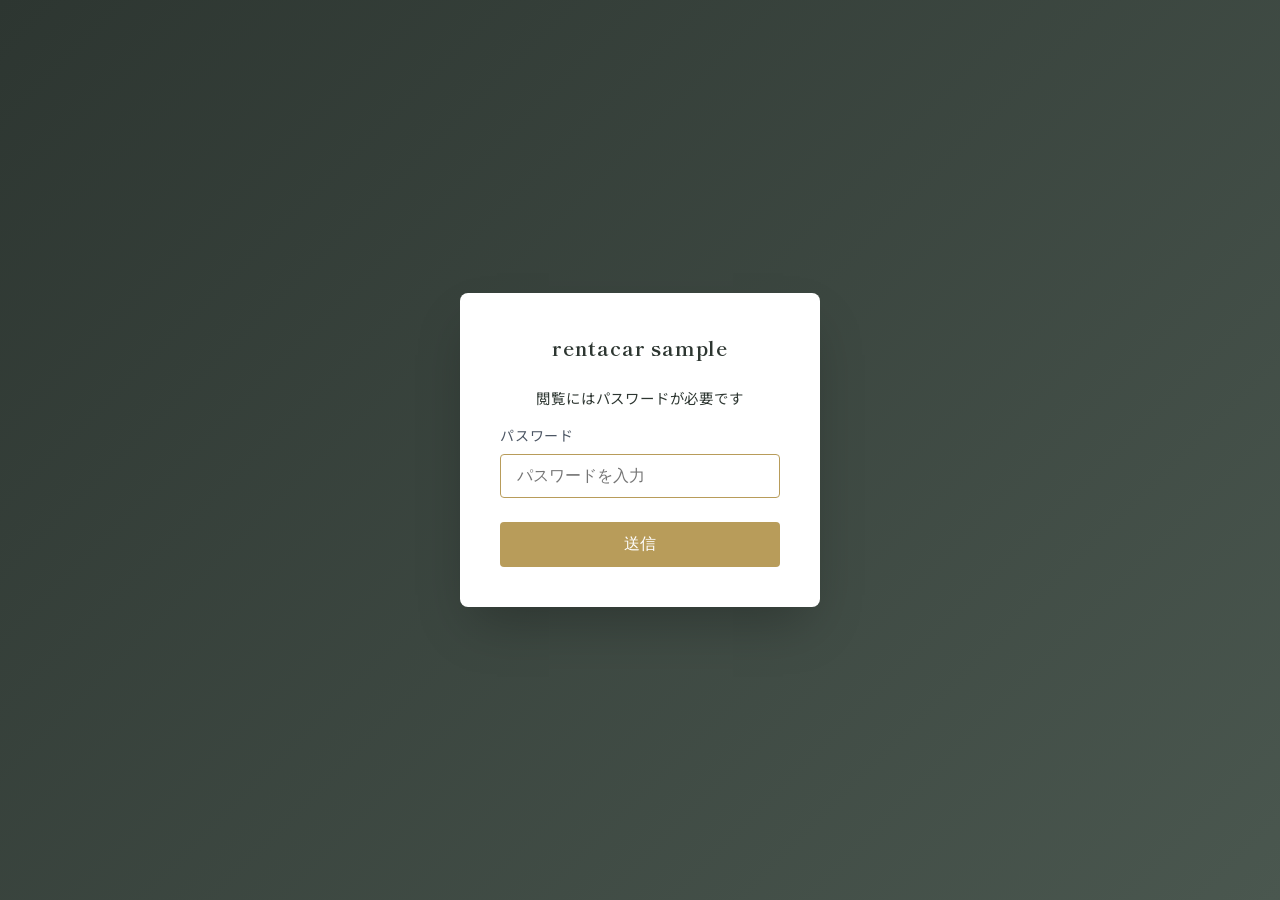
==== commit 22eb6cfa: "Add files via upload" ====
--- a/index.html
+++ b/index.html
@@ -1,97 +1,285 @@
 <!DOCTYPE html>
 <html lang="ja">
+
 <head>
     <meta charset="UTF-8">
     <meta name="viewport" content="width=device-width, initial-scale=1.0">
+    <meta name="description" content="ビジネスとレジャーに、上質な移動体験を。サンプルレンタカーのマンスリープラン。">
     <meta name="robots" content="noindex">
-    <title>認証 | サンプルレンタカー</title>
-    <style>
-        * { box-sizing: border-box; }
-        body {
-            margin: 0;
-            min-height: 100vh;
-            display: flex;
-            align-items: center;
-            justify-content: center;
-            font-family: -apple-system, BlinkMacSystemFont, "Segoe UI", Roboto, sans-serif;
-            background: #f5f5f5;
+    <title>【実績サンプル】サンプルレンタカー｜上質な長期レンタカーサービス</title>
+
+    <!-- Google Fonts -->
+    <link rel="preconnect" href="https://fonts.googleapis.com">
+    <link rel="preconnect" href="https://fonts.gstatic.com" crossorigin>
+    <link
+        href="https://fonts.googleapis.com/css2?family=Noto+Sans+JP:wght@400;500;700&family=Shippori+Mincho:wght@400;700&display=swap"
+        rel="stylesheet">
+
+    <link rel="stylesheet" href="css/style.css">
+</head>
+
+<body>
+    <script>if (!sessionStorage.getItem('gate_ok')) { location.replace('gate.html?redirect=' + encodeURIComponent(location.pathname.split('/').pop())); }</script>
+
+    <!-- HEADER -->
+    <header class="header">
+        <div class="header__inner">
+            <div class="header__logo"><a href="index.html">SAMPLE RENTAL</a></div>
+            <div class="header__right">
+                <nav class="header__nav">
+                    <ul class="header__nav-list">
+                        <li><a href="index.html#lineup" class="header__nav-link">車種一覧</a></li>
+                        <li><a href="index.html#flow" class="header__nav-link">ご利用の流れ</a></li>
+                        <li><a href="price.html" class="header__nav-link">料金プラン</a></li>
+                        <li><a href="company.html" class="header__nav-link">会社情報</a></li>
+                        <li><a href="index.html#faq" class="header__nav-link">よくある質問</a></li>
+                    </ul>
+                </nav>
+                <a href="contact.html" class="header__btn">お問い合わせ</a>
+            </div>
+            <button class="hamburger" id="js-hamburger" aria-label="メニューを開く" aria-expanded="false"
+                aria-controls="js-drawer">
+                <span class="hamburger__line"></span>
+                <span class="hamburger__line"></span>
+                <span class="hamburger__line"></span>
+            </button>
+        </div>
+    </header>
+
+    <div class="nav-drawer__overlay" id="js-drawer-overlay" aria-hidden="true"></div>
+
+    <nav class="nav-drawer" id="js-drawer" aria-label="モバイルメニュー" aria-hidden="true">
+        <ul class="nav-drawer__list">
+            <li class="nav-drawer__item"><a href="index.html#lineup" class="nav-drawer__link">車種一覧</a></li>
+            <li class="nav-drawer__item"><a href="index.html#flow" class="nav-drawer__link">ご利用の流れ</a></li>
+            <li class="nav-drawer__item"><a href="price.html" class="nav-drawer__link">料金プラン</a></li>
+            <li class="nav-drawer__item"><a href="company.html" class="nav-drawer__link">会社情報</a></li>
+            <li class="nav-drawer__item"><a href="index.html#faq" class="nav-drawer__link">よくある質問</a></li>
+        </ul>
+        <a href="contact.html" class="nav-drawer__contact">お問い合わせ</a>
+    </nav>
+
+    <!-- PAGE: TOP -->
+    <main>
+        <section class="hero">
+            <div class="hero__content">
+                <span class="hero__sub u-vertical">PREMIUM LONG-TERM RENTAL</span>
+                <h1 class="hero__title u-vertical">移動を、<br>もっと自由に。<br>もっと贅沢に。</h1>
+            </div>
+            <div class="hero__image-box">
+                <img id="img-hero-top" src="img/bg_daytime_silver.png" alt="シルバーの高級レンタカー（昼間）">
+            </div>
+        </section>
+
+        <section class="concept section" style="background-color: #f0f0f0;">
+            <div class="container">
+                <div class="u-text-center c-section-title--center">
+                    <h2 class="concept__title c-section-title__ja no-line js-fade-in"
+                        style="margin-bottom: 2rem; line-height: 1.4; display: inline-block;">
+                        高級志向のあなたのための、<br>エグゼクティブなレンタカー
+                    </h2>
+                    <p class="concept__description js-fade-in"
+                        style="font-size: 1.1rem; line-height: 2; color: #444; transition-delay: 0.2s;">
+                        洗練された一台と共に、街中に溶け込むモダンなカーライフを。<br>
+                        日常の移動を特別なひとときへと変える、上質な体験を提供いたします。
+                    </p>
+                </div>
+            </div>
+        </section>
+
+        <section id="lineup" class="section">
+            <div class="container">
+                <header class="c-section-title js-fade-in">
+                    <span class="c-section-title__en">LINEUP</span>
+                    <h2 class="c-section-title__ja">厳選された車両ラインナップ</h2>
+                </header>
+
+                <div class="lineup-grid">
+                    <article class="card js-fade-in">
+                        <div class="card__img"><img
+                                src="https://images.unsplash.com/photo-1541899481282-d53bffe3c35d?auto=format&fit=crop&w=600&q=80"
+                                alt="Luxury Sedan"></div>
+                        <div class="card__body">
+                            <span class="card__tag">SEDAN</span>
+                            <h3 class="card__title">エグゼクティブ・セダン</h3>
+                            <p>ビジネスシーンに品格を添える、静寂性と走行性能を極めた一台。</p>
+                            <a href="detail.html" class="card__more">VIEW DETAILS <span>→</span></a>
+                        </div>
+                    </article>
+                    <article class="card js-fade-in" style="transition-delay:0.15s">
+                        <div class="card__img"><img
+                                src="https://images.unsplash.com/photo-1533473359331-0135ef1b58bf?auto=format&fit=crop&w=600&q=80"
+                                alt="SUV"></div>
+                        <div class="card__body">
+                            <span class="card__tag">SUV</span>
+                            <h3 class="card__title">プレミアム・SUV</h3>
+                            <p>レジャーでも妥協しない。圧倒的な存在感と使い勝手の良さを両立。</p>
+                            <a href="detail.html" class="card__more">VIEW DETAILS <span>→</span></a>
+                        </div>
+                    </article>
+                    <article class="card js-fade-in" style="transition-delay:0.3s">
+                        <div class="card__img"><img
+                                src="https://images.unsplash.com/photo-1549399542-7e3f8b79c341?auto=format&fit=crop&w=600&q=80"
+                                alt="EV"></div>
+                        <div class="card__body">
+                            <span class="card__tag">EV / HYBRID</span>
+                            <h3 class="card__title">次世代・エコカー</h3>
+                            <p>環境への配慮と最新技術を体感。未来のスタンダードをマンスリーで。</p>
+                            <a href="detail.html" class="card__more">VIEW DETAILS <span>→</span></a>
+                        </div>
+                    </article>
+                </div>
+
+                <div style="text-align: center; margin-top: 48px;">
+                    <a href="catalog.html" class="c-btn">車種一覧を見る</a>
+                </div>
+            </div>
+        </section>
+
+        <section id="flow" class="section flow-bg">
+            <div class="container">
+                <header class="c-section-title js-fade-in">
+                    <span class="c-section-title__en">FLOW</span>
+                    <h2 class="c-section-title__ja">ご利用までのステップ</h2>
+                </header>
+                <div class="flow-items">
+                    <div class="flow-item js-fade-in" style="transition-delay:0.1s">
+                        <h3 class="flow-item__title">コンサルティング</h3>
+                        <p>用途や予算に合わせ、最適なプランをご提案。法人契約のご相談も承ります。</p>
+                    </div>
+                    <div class="flow-item js-fade-in" style="transition-delay:0.25s">
+                        <h3 class="flow-item__title">審査・ご契約</h3>
+                        <p>迅速な審査でスムーズな契約を実現。必要な書類はすべてオンラインで完結可能です。</p>
+                    </div>
+                    <div class="flow-item js-fade-in" style="transition-delay:0.4s">
+                        <h3 class="flow-item__title">納車・アフターケア</h3>
+                        <p>整備の行き届いた車両をご指定の場所、または店舗にてお引渡しいたします。</p>
+                    </div>
+                </div>
+            </div>
+        </section>
+
+        <section id="faq" class="section">
+            <div class="container">
+                <header class="c-section-title js-fade-in">
+                    <span class="c-section-title__en">FAQ</span>
+                    <h2 class="c-section-title__ja">よくあるご質問</h2>
+                </header>
+                <div class="faq-list">
+                    <details class="faq-item js-fade-in">
+                        <summary>法人での契約は可能ですか？</summary>
+                        <div class="faq-content">はい、多くの企業様にご利用いただいております。社用車としての導入や、プロジェクト単位での期間限定利用など、柔軟に対応いたします。</div>
+                    </details>
+                    <details class="faq-item js-fade-in" style="transition-delay:0.15s">
+                        <summary>任意保険の補償内容について教えてください。</summary>
+                        <div class="faq-content">対人・対物無制限の基本補償に加え、車両補償、ロードサービスが全てのプランに含まれております。</div>
+                    </details>
+                </div>
+            </div>
+        </section>
+    </main>
+
+    <div class="cta-section">
+        <img class="cta-section__bg" src="img/bg_cta.png" alt="CTA Background">
+        <div class="container cta-section__content">
+            <p class="cta-section__text">レンタカーのお問い合わせ・お申し込みは<br>下記からお気軽にお問い合わせください！</p>
+            <div class="cta-btns">
+                <a href="tel:0829613344" class="cta-btn cta-btn--tel">
+                    <span class="cta-btn__label">Tel</span>
+                    <span class="cta-btn__value">082-961-3344</span>
+                    <span class="cta-btn__sub">受付時間 9:00〜17:00</span>
+                </a>
+                <a href="contact.html" class="cta-btn cta-btn--form">
+                    <span class="cta-btn__label">フォームでのお問い合わせ</span>
+                    <span class="cta-btn__value">Contact Form</span>
+                    <span class="cta-btn__sub">24時間年中無休で受付中</span>
+                </a>
+            </div>
+        </div>
+    </div>
+
+    <footer class="footer">
+        <div class="container">
+            <div class="footer__grid">
+                <div>
+                    <div class="footer__logo">SAMPLE RENTAL</div>
+                    <p style="color: #666; font-size: 14px;">上質な車両と、心に寄り添うサービスで、<br>あなたの移動を特別な時間へと変えていきます。</p>
+                </div>
+                <nav>
+                    <ul class="footer__link-list">
+                        <li><a href="index.html#lineup" class="footer__link">車種一覧</a></li>
+                        <li><a href="index.html#flow" class="footer__link">ご利用の流れ</a></li>
+                        <li><a href="price.html" class="footer__link">料金プラン</a></li>
+                    </ul>
+                </nav>
+                <nav>
+                    <ul class="footer__link-list">
+                        <li><a href="company.html" class="footer__link">会社情報</a></li>
+                        <li><a href="contact.html" class="footer__link">お問い合わせ</a></li>
+                    </ul>
+                </nav>
+            </div>
+            <div class="footer__copy">&copy; 2024 Sample Rental Co., Ltd. All Rights Reserved.</div>
+        </div>
+    </footer>
+
+    <script>
+        const apiKey = "";
+        async function generateImages() {
+            try {
+                const heroRes = await fetch(`https://generativelanguage.googleapis.com/v1beta/models/imagen-4.0-generate-001:predict?key=${apiKey}`, {
+                    method: 'POST',
+                    body: JSON.stringify({ instances: { prompt: "A luxury black premium sedan car parked in front of a modern high-end architectural building, soft cinematic lighting, 8k, professional photography" }, parameters: { sampleCount: 1 } })
+                });
+                const heroData = await heroRes.json();
+                if (heroData.predictions) document.getElementById('img-hero-top').src = `data:image/png;base64,${heroData.predictions[0].bytesBase64Encoded}`;
+            } catch (e) { }
         }
-        .gate {
-            background: #fff;
-            padding: 40px;
-            border-radius: 8px;
-            box-shadow: 0 2px 10px rgba(0,0,0,0.08);
-            width: 100%;
-            max-width: 360px;
+        function scrollToAnchor() {
+            const hash = location.hash;
+            if (!hash) return;
+            const el = document.querySelector(hash);
+            if (el) {
+                const offset = window.innerWidth <= 768 ? 80 : 90;
+                window.scrollTo({ top: el.getBoundingClientRect().top + window.pageYOffset - offset, behavior: 'smooth' });
+            }
         }
-        .gate h1 {
-            margin: 0 0 24px;
-            font-size: 18px;
-            color: #333;
-            text-align: center;
-        }
-        .gate input {
-            width: 100%;
-            padding: 12px 14px;
-            border: 1px solid #ddd;
-            border-radius: 6px;
-            font-size: 16px;
-            margin-bottom: 16px;
-        }
-        .gate button {
-            width: 100%;
-            padding: 12px;
-            background: #002244;
-            color: #fff;
-            border: none;
-            border-radius: 6px;
-            font-size: 16px;
-            cursor: pointer;
-        }
-        .gate button:hover { background: #003366; }
-        .gate .error {
-            color: #c00;
-            font-size: 14px;
-            margin-top: 12px;
-            text-align: center;
-        }
-    </style>
-</head>
-<body>
-    <div class="gate">
-        <h1>閲覧には認証が必要です</h1>
-        <form id="auth-form">
-            <input type="password" id="password" placeholder="パスワード" autocomplete="current-password" required>
-            <button type="submit">ログイン</button>
-        </form>
-        <p id="error" class="error" aria-live="polite"></p>
-    </div>
-    <script>
-        (function() {
-            // ★ パスワードを変更する場合はここを編集してください（GitHubに上げるため、リポジトリを見れば分かります。簡易的な閲覧制限用です）
-            var GATE_PASSWORD = 'sample';
-
-            var form = document.getElementById('auth-form');
-            var input = document.getElementById('password');
-            var errorEl = document.getElementById('error');
-
-            if (sessionStorage.getItem('site_auth') === '1') {
-                location.replace('html/index.html');
-                return;
+        window.addEventListener('DOMContentLoaded', function () {
+            generateImages();
+            if (location.hash) setTimeout(scrollToAnchor, 100);
+            const fadeObserver = new IntersectionObserver(function (entries) {
+                entries.forEach(function (entry) { if (entry.isIntersecting) entry.target.classList.add('is-visible'); });
+            }, { threshold: 0.2 });
+            document.querySelectorAll('.js-fade-in').forEach(function (el) { fadeObserver.observe(el); });
+            var hamburger = document.getElementById('js-hamburger');
+            var drawer = document.getElementById('js-drawer');
+            var overlay = document.getElementById('js-drawer-overlay');
+            function openDrawer() {
+                overlay.style.display = 'block';
+                requestAnimationFrame(function () {
+                    hamburger.classList.add('is-open');
+                    drawer.classList.add('is-open');
+                    overlay.classList.add('is-open');
+                });
+                hamburger.setAttribute('aria-expanded', 'true');
+                drawer.setAttribute('aria-hidden', 'false');
+                overlay.setAttribute('aria-hidden', 'false');
+                document.body.style.overflow = 'hidden';
             }
-
-            form.addEventListener('submit', function(e) {
-                e.preventDefault();
-                errorEl.textContent = '';
-                if (input.value === GATE_PASSWORD) {
-                    sessionStorage.setItem('site_auth', '1');
-                    location.replace('html/index.html');
-                } else {
-                    errorEl.textContent = 'パスワードが正しくありません。';
-                    input.select();
-                }
-            });
-        })();
+            function closeDrawer() {
+                hamburger.classList.remove('is-open');
+                drawer.classList.remove('is-open');
+                overlay.classList.remove('is-open');
+                hamburger.setAttribute('aria-expanded', 'false');
+                drawer.setAttribute('aria-hidden', 'true');
+                overlay.setAttribute('aria-hidden', 'true');
+                document.body.style.overflow = '';
+                setTimeout(function () { overlay.style.display = 'none'; }, 500);
+            }
+            hamburger.addEventListener('click', function () { hamburger.classList.contains('is-open') ? closeDrawer() : openDrawer(); });
+            overlay.addEventListener('click', closeDrawer);
+        });
     </script>
 </body>
-</html>
+
+</html>
--- a/css/style.css
+++ b/css/style.css
@@ -0,0 +1,1054 @@
+/* ==========================================================================
+   Variables & Base
+   ========================================================================== */
+:root {
+    --color-main: #002244;
+    --color-accent: #b89c5a;
+    --color-text: #333;
+    --color-bg-light: #f9f9f9;
+    --color-red: #9a4848;
+    --color-blue: #405a81;
+    --font-mincho: 'Shippori Mincho', serif;
+    --font-sans: 'Noto Sans JP', sans-serif;
+    --transition: 0.5s cubic-bezier(0.25, 1, 0.5, 1);
+}
+
+* {
+    margin: 0;
+    padding: 0;
+    box-sizing: border-box;
+}
+
+html {
+    scroll-behavior: smooth;
+}
+
+body {
+    font-family: var(--font-sans);
+    color: var(--color-text);
+    line-height: 1.5;
+    letter-spacing: 0.05em;
+    overflow-x: hidden;
+    background-color: #fff;
+}
+
+a {
+    text-decoration: none;
+    color: inherit;
+    transition: var(--transition);
+    cursor: pointer;
+}
+
+ul {
+    list-style: none;
+}
+
+img {
+    max-width: 100%;
+    height: auto;
+    display: block;
+}
+
+.container {
+    max-width: 1300px;
+    margin: 0 auto;
+    padding: 0 4%;
+}
+
+.section {
+    padding: 100px 0 100px 0;
+    position: relative;
+}
+
+@media (max-width: 768px) {
+    .section {
+        padding: 80px 0;
+    }
+}
+
+/* Page Display Control */
+.page {
+    display: none;
+}
+
+.page.is-active {
+    display: block;
+    animation: fadeIn 0.8s ease forwards;
+}
+
+@keyframes fadeIn {
+    from {
+        opacity: 0;
+        transform: translateY(10px);
+    }
+
+    to {
+        opacity: 1;
+        transform: translateY(0);
+    }
+}
+
+/* Vertical Text Utility */
+.u-vertical {
+    writing-mode: vertical-rl;
+}
+
+/* Fade Animation Utilities */
+.js-fade-in {
+    opacity: 0;
+    transform: translateY(30px);
+    transition: opacity 1s cubic-bezier(0.25, 1, 0.5, 1), transform 1s cubic-bezier(0.25, 1, 0.5, 1);
+}
+
+.js-fade-in.is-visible {
+    opacity: 1;
+    transform: translateY(0);
+}
+
+/* ==========================================================================
+   Header
+   ========================================================================== */
+.header {
+    position: fixed;
+    top: 0;
+    left: 0;
+    width: 100%;
+    z-index: 1090;
+    background: rgba(255, 255, 255, 0.95);
+    backdrop-filter: blur(10px);
+    border-bottom: 1px solid #eee;
+}
+
+.header__inner {
+    display: flex;
+    justify-content: space-between;
+    align-items: center;
+    height: 90px;
+    padding: 0 4%;
+    gap: 20px;
+}
+
+@media (max-width: 768px) {
+    .header__inner {
+        height: 80px;
+    }
+}
+
+.header__logo {
+    font-family: var(--font-mincho);
+    font-weight: 700;
+    font-size: 24px;
+    color: var(--color-main);
+    letter-spacing: 0.1em;
+    cursor: pointer;
+}
+
+.header__nav-list {
+    display: flex;
+    gap: 25px;
+}
+
+.header__nav-link {
+    font-size: 15px;
+    font-weight: 500;
+    position: relative;
+    padding-bottom: 5px;
+}
+
+.header__nav-link::after {
+    content: '';
+    position: absolute;
+    bottom: 0;
+    left: 0;
+    width: 0;
+    height: 1px;
+    background: var(--color-accent);
+    transition: var(--transition);
+}
+
+.header__nav-link:hover::after {
+    width: 100%;
+}
+
+.header__btn {
+    background: var(--color-main);
+    color: #fff;
+    padding: 12px 25px;
+    font-size: 13px;
+    border-radius: 0;
+    transition: var(--transition);
+}
+
+.header__btn:hover {
+    background: var(--color-accent);
+}
+
+@media (max-width: 1100px) {
+    .header__nav {
+        display: none;
+    }
+}
+
+.header__right {
+    display: flex;
+    align-items: center;
+    margin-left: auto;
+}
+
+.header__nav-list {
+    display: flex;
+    gap: 25px;
+    margin-right: 32px;
+}
+
+/* ==========================================================================
+   Hero (Top Page)
+   ========================================================================== */
+.hero {
+    min-height: 100vh;
+    display: flex;
+    align-items: flex-start;
+    position: relative;
+    background: #fff;
+    padding-bottom: 120px;
+}
+
+.hero__image-box {
+    position: absolute;
+    right: 0;
+    top: 0;
+    width: 65%;
+    height: 90%;
+    overflow: hidden;
+}
+
+.hero__image-box img {
+    width: 100%;
+    height: 100%;
+    object-fit: cover;
+}
+
+.hero__content {
+    position: relative;
+    z-index: 10;
+    padding-left: 10%;
+    padding-top: 140px;
+}
+
+.hero__title {
+    font-family: var(--font-mincho);
+    font-size: clamp(40px, 6vw, 80px);
+    line-height: 1.2;
+    color: var(--color-main);
+}
+
+@media (max-width: 768px) {
+    .hero__title {
+        text-shadow: 0 0 12px rgba(255, 255, 255, 0.9),
+                     0 0 24px rgba(255, 255, 255, 0.7),
+                     1px 1px 2px rgba(255, 255, 255, 0.8),
+                     -1px -1px 2px rgba(255, 255, 255, 0.8);
+    }
+}
+
+.hero__sub {
+    display: block;
+    font-size: 14px;
+    color: var(--color-accent);
+    letter-spacing: 0.3em;
+    margin-bottom: 20px;
+    font-weight: 700;
+}
+
+/* ==========================================================================
+   Section Header
+   ========================================================================== */
+.c-section-title {
+    margin-bottom: 60px;
+    display: flex;
+    align-items: flex-end;
+    gap: 20px;
+
+    @media (max-width: 900px) {
+        flex-direction: column;
+        align-items: flex-start;
+    }
+}
+
+.c-section-title--center {
+    justify-content: center;
+    align-items: center;
+    flex-direction: column;
+    text-align: center;
+}
+
+.c-section-title__en {
+    font-size: 60px;
+    font-weight: 700;
+    color: #f0f0f0;
+    line-height: 0.8;
+    font-family: var(--font-sans);
+}
+
+.c-section-title__ja {
+    font-family: var(--font-mincho);
+    font-size: 28px;
+    color: var(--color-main);
+    position: relative;
+    padding-bottom: 10px;
+}
+
+@media (max-width: 768px) {
+    .c-section-title__ja {
+        font-size: 26px;
+    }
+}
+
+.c-section-title__ja::after {
+    content: '';
+    position: absolute;
+    bottom: 0;
+    left: 0;
+    width: 40px;
+    height: 2px;
+    background: var(--color-accent);
+}
+
+.c-section-title--center .c-section-title__ja::after {
+    left: 50%;
+    transform: translateX(-50%);
+}
+
+.c-section-title__ja.no-line::after {
+    display: none;
+}
+
+/* ==========================================================================
+   Lineup (Cards)
+   ========================================================================== */
+.lineup-grid {
+    display: grid;
+    grid-template-columns: repeat(3, 1fr);
+    gap: 40px;
+}
+
+.card {
+    background: #fff;
+    border: 1px solid #eee;
+    transition: var(--transition);
+}
+
+.card:hover {
+    transform: translateY(-10px);
+    border-color: var(--color-accent);
+}
+
+.card__img {
+    aspect-ratio: 3/2;
+    overflow: hidden;
+}
+
+.card__img img {
+    transition: 1s;
+    width: 100%;
+    height: 100%;
+    object-fit: cover;
+}
+
+.card:hover .card__img img {
+    transform: scale(1.1);
+}
+
+.card__body {
+    padding: 30px;
+}
+
+.card__tag {
+    font-size: 11px;
+    color: var(--color-accent);
+    font-weight: 700;
+    border: 1px solid;
+    padding: 2px 8px;
+    margin-bottom: 15px;
+    display: inline-block;
+}
+
+.card__title {
+    font-family: var(--font-mincho);
+    font-size: 20px;
+    margin-bottom: 10px;
+}
+
+.card__more {
+    font-size: 13px;
+    font-weight: 700;
+    display: flex;
+    align-items: center;
+    gap: 10px;
+    margin-top: 20px;
+    color: var(--color-main);
+}
+
+.catalog-spec {
+    display: grid;
+    grid-template-columns: auto 1fr;
+    gap: 4px 12px;
+    margin-top: 16px;
+    font-size: 13px;
+}
+
+.catalog-spec dt {
+    color: #999;
+    font-weight: 500;
+}
+
+.catalog-spec dd {
+    color: var(--color-text);
+    font-weight: 700;
+}
+
+.c-btn {
+    display: inline-block;
+    background-color: #fff;
+    color: var(--color-main);
+    border: 1px solid var(--color-main);
+    border-radius: 40px;
+    padding: 12px 60px;
+    font-size: 14px;
+    font-weight: 700;
+    cursor: pointer;
+    transition: var(--transition);
+}
+
+.c-btn:hover {
+    background-color: var(--color-main);
+    color: #fff;
+}
+
+@media (max-width: 900px) {
+    .lineup-grid {
+        grid-template-columns: 1fr;
+    }
+}
+
+/* ==========================================================================
+   Flow
+   ========================================================================== */
+.flow-bg {
+    background: var(--color-main);
+    color: #fff;
+}
+
+.flow-bg .c-section-title__en {
+    color: rgba(255, 255, 255, 0.05);
+}
+
+.flow-bg .c-section-title__ja {
+    color: #fff;
+}
+
+.flow-items {
+    display: flex;
+    justify-content: space-between;
+    counter-reset: flow;
+}
+
+.flow-item {
+    width: 30%;
+    position: relative;
+    padding-top: 60px;
+}
+
+.flow-item::before {
+    counter-increment: flow;
+    content: "0" counter(flow);
+    position: absolute;
+    top: 0;
+    left: 0;
+    font-size: 40px;
+    font-weight: 700;
+    color: var(--color-accent);
+    font-family: var(--font-sans);
+}
+
+.flow-item__title {
+    font-size: 20px;
+    font-family: var(--font-mincho);
+    margin-bottom: 20px;
+    border-bottom: 1px solid rgba(255, 255, 255, 0.2);
+    padding-bottom: 15px;
+}
+
+@media (max-width: 768px) {
+    .flow-items {
+        flex-direction: column;
+        gap: 60px;
+    }
+
+    .flow-item {
+        width: 100%;
+    }
+}
+
+/* ==========================================================================
+   FAQ
+   ========================================================================== */
+.faq-list {
+    max-width: 900px;
+    margin: 0 auto;
+}
+
+.faq-item {
+    border-bottom: 1px solid #eee;
+}
+
+.faq-item summary {
+    padding: 30px 0;
+    cursor: pointer;
+    display: flex;
+    justify-content: space-between;
+    align-items: center;
+    font-weight: 700;
+    font-family: var(--font-mincho);
+    list-style: none;
+}
+
+.faq-item summary::after {
+    content: '+';
+    font-size: 24px;
+    color: var(--color-accent);
+    transition: var(--transition);
+}
+
+.faq-item[open] summary::after {
+    transform: rotate(45deg);
+}
+
+.faq-content {
+    padding-bottom: 30px;
+    color: var(--color-text);
+    font-size: 15px;
+}
+
+/* ==========================================================================
+   CTA Section (画像参考)
+   ========================================================================== */
+.cta-section {
+    position: relative;
+    padding: 80px 0;
+    color: #fff;
+    text-align: center;
+    overflow: hidden;
+    background-color: #000;
+}
+
+.cta-section__bg {
+    position: absolute;
+    top: 0;
+    left: 0;
+    width: 100%;
+    height: 100%;
+    object-fit: cover;
+    opacity: 0.4;
+    z-index: 1;
+}
+
+.cta-section__content {
+    position: relative;
+    z-index: 2;
+}
+
+.cta-section__text {
+    font-size: 20px;
+    font-weight: 700;
+    margin-bottom: 40px;
+    line-height: 1.6;
+}
+
+@media (max-width: 768px) {
+    .cta-section__text {
+        font-size: 18px;
+    }
+}
+
+.cta-btns {
+    display: flex;
+    justify-content: center;
+    gap: 30px;
+    max-width: 800px;
+    margin: 0 auto;
+}
+
+.cta-btn {
+    flex: 1;
+    padding: 30px 20px;
+    display: flex;
+    flex-direction: column;
+    align-items: center;
+    justify-content: center;
+    color: #fff;
+    transition: var(--transition);
+}
+
+.cta-btn--tel {
+    background: var(--color-red);
+}
+
+.cta-btn--form {
+    background: var(--color-blue);
+}
+
+.cta-btn:hover {
+    opacity: 0.9;
+    transform: scale(1.02);
+}
+
+.cta-btn__label {
+    font-size: 13px;
+    margin-bottom: 5px;
+    opacity: 0.9;
+}
+
+.cta-btn__value {
+    font-size: 24px;
+    font-weight: 700;
+    letter-spacing: 0.05em;
+}
+
+.cta-btn__sub {
+    font-size: 11px;
+    margin-top: 5px;
+    opacity: 0.8;
+}
+
+@media (max-width: 600px) {
+    .cta-btns {
+        flex-direction: column;
+        gap: 10px;
+        padding: 0 4%;
+    }
+
+    .cta-btn {
+        padding: 20px;
+    }
+}
+
+/* ==========================================================================
+   Lower Page Styles
+   ========================================================================== */
+.breadcrumb {
+    padding: 120px 0 20px;
+    background: var(--color-bg-light);
+    font-size: 12px;
+    color: #888;
+}
+
+.breadcrumb span {
+    margin: 0 10px;
+}
+
+.breadcrumb a:hover {
+    color: var(--color-accent);
+}
+
+.detail-header {
+    text-align: center;
+    margin-bottom: 50px;
+}
+
+.detail-header__class {
+    font-size: 14px;
+    color: var(--color-accent);
+    font-weight: 700;
+    letter-spacing: 0.1em;
+}
+
+.detail-header__title {
+    font-family: var(--font-mincho);
+    font-size: 40px;
+    color: var(--color-main);
+    margin-top: 10px;
+}
+
+.detail-content {
+    display: grid;
+    grid-template-columns: 1fr 1fr;
+    gap: 60px;
+    align-items: start;
+}
+
+@media (max-width: 900px) {
+    .detail-content {
+        grid-template-columns: 1fr;
+    }
+}
+
+/* 料金表 */
+.price-table {
+    width: 100%;
+    border-collapse: collapse;
+    margin-bottom: 30px;
+}
+
+.price-table th,
+.price-table td {
+    border: 1px solid #eee;
+    padding: 15px;
+    text-align: center;
+}
+
+.price-table th {
+    background: var(--color-main);
+    color: #fff;
+    font-weight: 500;
+    font-family: var(--font-mincho);
+}
+
+.price-table td {
+    font-size: 20px;
+    font-weight: 700;
+    color: var(--color-text);
+}
+
+.price-table td span {
+    font-size: 12px;
+    font-weight: normal;
+    color: #666;
+    display: block;
+    margin-top: 5px;
+}
+
+/* スペック・装備 */
+.spec-list {
+    display: flex;
+    flex-wrap: wrap;
+    gap: 10px;
+    margin-bottom: 30px;
+}
+
+.spec-tag {
+    background: var(--color-bg-light);
+    padding: 8px 15px;
+    font-size: 13px;
+    font-weight: 500;
+    border-radius: 4px;
+    color: var(--color-main);
+    border: 1px solid #eee;
+}
+
+.option-box {
+    background: var(--color-bg-light);
+    padding: 30px;
+    border-radius: 4px;
+    border-left: 4px solid var(--color-accent);
+    margin-bottom: 40px;
+}
+
+.option-box__title {
+    font-size: 16px;
+    font-weight: 700;
+    margin-bottom: 15px;
+    color: var(--color-main);
+}
+
+.option-list {
+    list-style: none;
+}
+
+.option-list li {
+    display: flex;
+    justify-content: space-between;
+    border-bottom: 1px dashed #ccc;
+    padding: 10px 0;
+    font-size: 14px;
+}
+
+.option-list li:last-child {
+    border-bottom: none;
+}
+
+/* Text Pages */
+.text-page-container {
+    max-width: 900px;
+    margin: 0 auto;
+    padding: 60px 4% 60px;
+}
+
+.text-page-title {
+    font-family: var(--font-mincho);
+    font-size: 36px;
+    color: var(--color-main);
+    margin-bottom: 60px;
+    text-align: center;
+}
+
+.text-page-content h2 {
+    font-size: 22px;
+    color: var(--color-main);
+    margin: 60px 0 20px;
+    padding-bottom: 10px;
+    border-bottom: 2px solid var(--color-bg-light);
+    font-family: var(--font-mincho);
+}
+
+.text-page-content h2:first-child {
+    margin-top: 0;
+}
+
+.text-page-content p {
+    margin-bottom: 20px;
+    font-size: 15px;
+    color: var(--color-text);
+    line-height: 1.8;
+}
+
+.info-table {
+    width: 100%;
+    border-collapse: collapse;
+    margin-bottom: 40px;
+}
+
+.info-table th,
+.info-table td {
+    border: 1px solid #eee;
+    padding: 20px;
+    font-size: 15px;
+}
+
+.info-table th {
+    background: var(--color-bg-light);
+    width: 25%;
+    font-weight: 700;
+    color: var(--color-main);
+    text-align: left;
+}
+
+/* Form Styles */
+.contact-form {
+    background: var(--color-bg-light);
+    padding: 40px;
+    border-radius: 4px;
+}
+
+.form-group {
+    margin-bottom: 25px;
+}
+
+.form-label {
+    display: block;
+    font-size: 14px;
+    font-weight: 700;
+    margin-bottom: 10px;
+    color: var(--color-main);
+}
+
+.form-control {
+    width: 100%;
+    padding: 15px;
+    border: 1px solid #ddd;
+    border-radius: 4px;
+    font-family: inherit;
+    font-size: 15px;
+}
+
+.form-control:focus {
+    outline: none;
+    border-color: var(--color-accent);
+}
+
+.submit-btn {
+    background: var(--color-main);
+    color: #fff;
+    border: none;
+    padding: 20px 60px;
+    font-size: 16px;
+    font-weight: 700;
+    cursor: pointer;
+    transition: var(--transition);
+    display: block;
+    margin: 40px auto 0;
+}
+
+.submit-btn:hover {
+    background: var(--color-accent);
+}
+
+/* ==========================================================================
+   Footer
+   ========================================================================== */
+.footer {
+    background: #111;
+    color: #fff;
+    padding: 100px 0 40px;
+}
+
+.footer__logo {
+    font-family: var(--font-mincho);
+    font-size: 30px;
+    margin-bottom: 40px;
+    color: var(--color-accent);
+}
+
+.footer__grid {
+    display: grid;
+    grid-template-columns: 2fr 1fr 1fr;
+    gap: 60px;
+}
+
+.footer__link-list {
+    display: flex;
+    flex-direction: column;
+    gap: 15px;
+}
+
+.footer__link {
+    font-size: 14px;
+    color: #999;
+}
+
+.footer__link:hover {
+    color: #fff;
+}
+
+.footer__copy {
+    margin-top: 80px;
+    text-align: center;
+    font-size: 12px;
+    color: #555;
+}
+
+@media (max-width: 768px) {
+    .footer__grid {
+        grid-template-columns: 1fr;
+    }
+}
+
+/* ==========================================================================
+   Hamburger Menu
+   ========================================================================== */
+.hamburger {
+    display: none;
+    flex-direction: column;
+    justify-content: center;
+    align-items: center;
+    gap: 6px;
+    width: 44px;
+    height: 44px;
+    background: none;
+    border: none;
+    cursor: pointer;
+    z-index: 1100;
+    position: relative;
+}
+
+.hamburger__line {
+    display: block;
+    width: 26px;
+    height: 2px;
+    background: var(--color-main);
+    border-radius: 2px;
+    transition: var(--transition);
+    transform-origin: center;
+}
+
+.hamburger.is-open .hamburger__line:nth-child(1) {
+    transform: translateY(8px) rotate(45deg);
+}
+
+.hamburger.is-open .hamburger__line:nth-child(2) {
+    opacity: 0;
+    transform: scaleX(0);
+}
+
+.hamburger.is-open .hamburger__line:nth-child(3) {
+    transform: translateY(-8px) rotate(-45deg);
+}
+
+/* Drawer overlay */
+.nav-drawer__overlay {
+    display: none;
+    position: fixed;
+    inset: 0;
+    background: rgba(0, 0, 0, 0.4);
+    z-index: 1050;
+    opacity: 0;
+    transition: opacity 0.4s ease;
+}
+
+.nav-drawer__overlay.is-open {
+    opacity: 1;
+}
+
+/* Drawer panel */
+.nav-drawer {
+    position: fixed;
+    top: 0;
+    right: 0;
+    height: 100dvh;
+    width: min(340px, 85vw);
+    background: #fff;
+    z-index: 1080;
+    transform: translateX(100%);
+    transition: transform 0.5s cubic-bezier(0.25, 1, 0.5, 1), opacity 0.5s cubic-bezier(0.25, 1, 0.5, 1);
+    opacity: 0;
+    display: flex;
+    flex-direction: column;
+    padding: 160px 40px 60px;
+}
+
+.nav-drawer.is-open {
+    transform: translateX(0);
+    opacity: 1;
+}
+
+.nav-drawer__list {
+    list-style: none;
+    display: flex;
+    flex-direction: column;
+    gap: 0;
+}
+
+.nav-drawer__item {
+    border-bottom: 1px solid #eee;
+}
+
+.nav-drawer__link {
+    display: block;
+    padding: 18px 4px;
+    font-size: 15px;
+    font-weight: 500;
+    color: var(--color-main);
+    cursor: pointer;
+    transition: color var(--transition);
+}
+
+.nav-drawer__link:hover {
+    color: var(--color-accent);
+}
+
+.nav-drawer__contact {
+    display: block;
+    margin-top: 40px;
+    background: var(--color-main);
+    color: #fff;
+    text-align: center;
+    padding: 16px;
+    font-size: 14px;
+    font-weight: 700;
+    cursor: pointer;
+    transition: background var(--transition);
+}
+
+.nav-drawer__contact:hover {
+    background: var(--color-accent);
+}
+
+@media (max-width: 1100px) {
+    .hamburger {
+        display: flex;
+    }
+
+    .header__btn {
+        display: none;
+    }
+}
